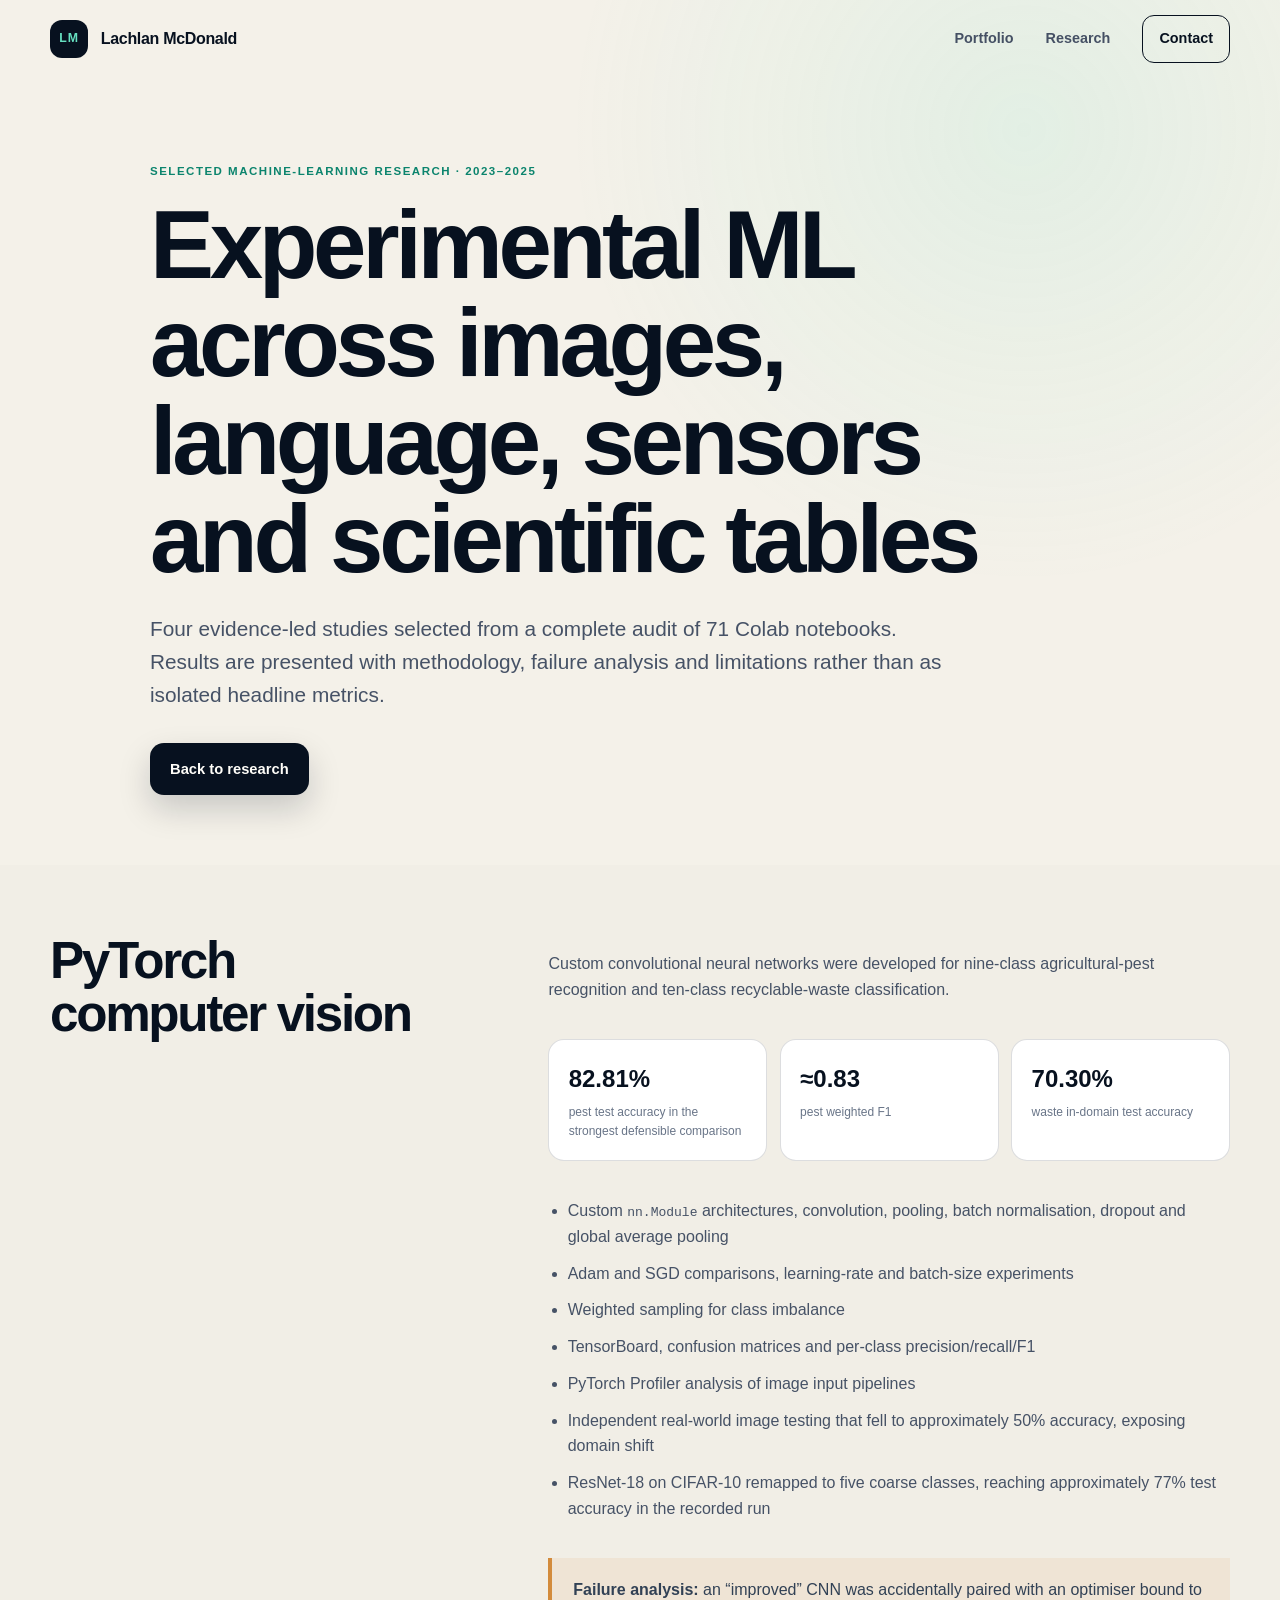
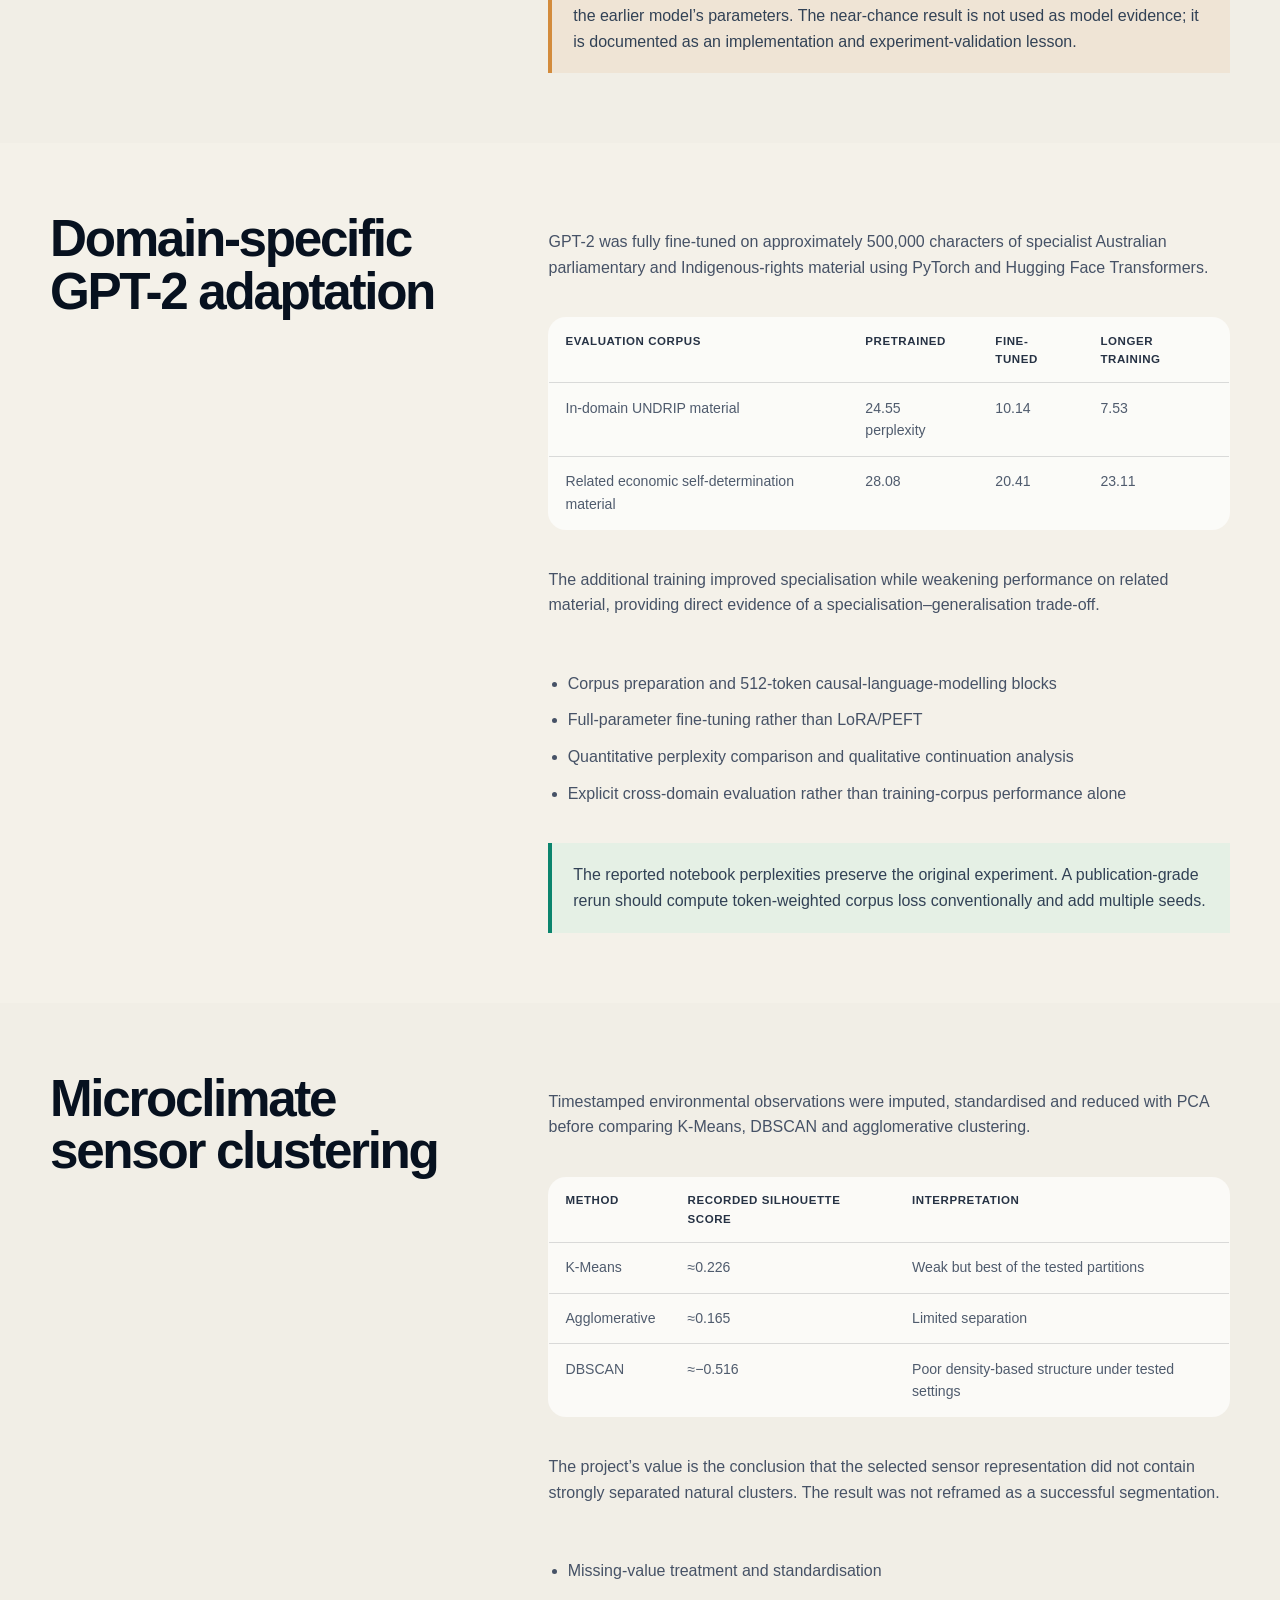
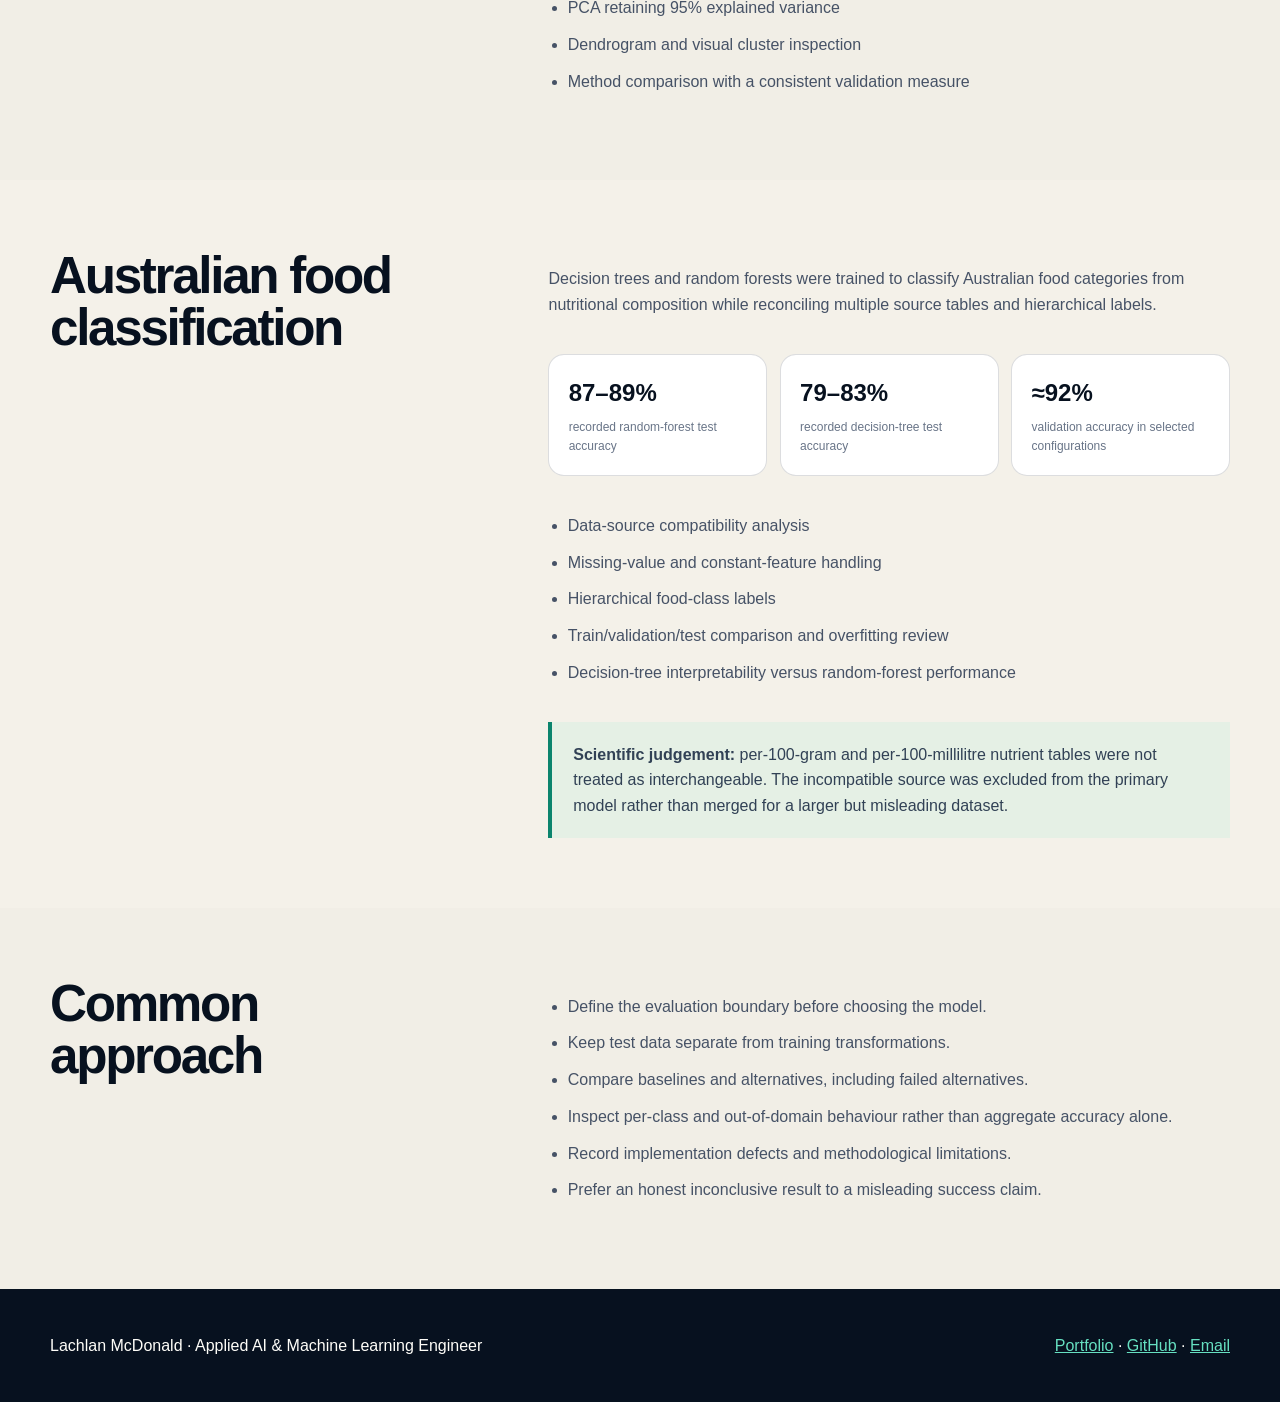
==== ml-research.html @ d78287b3 "Add machine learning research case studies" ====
<!doctype html>
<html lang="en">
<head>
  <meta charset="utf-8">
  <meta name="viewport" content="width=device-width, initial-scale=1">
  <meta name="theme-color" content="#08111f">
  <meta name="description" content="Technical summaries of PyTorch computer vision, GPT-2 fine-tuning, microclimate clustering and Australian food classification.">
  <title>Machine Learning Research Portfolio — Lachlan McDonald</title>
  <link rel="icon" href="favicon.svg" type="image/svg+xml">
  <link rel="stylesheet" href="styles-base.css">
  <link rel="stylesheet" href="styles-sections.css">
  <link rel="stylesheet" href="styles-responsive.css">
  <link rel="stylesheet" href="case-study.css">
</head>
<body>
  <a class="skip-link" href="#main">Skip to content</a>
  <header class="site-header" data-header>
    <div class="shell nav-wrap">
      <a class="brand" href="index.html" aria-label="Return to portfolio"><span class="brand-mark">LM</span><span class="brand-text">Lachlan McDonald</span></a>
      <nav class="site-nav" aria-label="Case study navigation"><a href="index.html#work">Portfolio</a><a href="index.html#research">Research</a><a class="nav-cta" href="mailto:lachlanmcdonald2000@gmail.com">Contact</a></nav>
    </div>
  </header>
  <main id="main"> 
<section class="case-hero"><div class="shell"><p class="case-kicker">Selected machine-learning research · 2023–2025</p><h1>Experimental ML across images, language, sensors and scientific tables</h1><p class="case-lede">Four evidence-led studies selected from a complete audit of 71 Colab notebooks. Results are presented with methodology, failure analysis and limitations rather than as isolated headline metrics.</p><div class="case-links"><a class="button button-primary" href="index.html#research">Back to research</a></div></div></section>
<section class="case-section" id="computer-vision"><div class="shell case-grid"><h2>PyTorch computer vision</h2><div class="case-copy"><p>Custom convolutional neural networks were developed for nine-class agricultural-pest recognition and ten-class recyclable-waste classification.</p><div class="metric-cards"><div class="metric-card"><strong>82.81%</strong><span>pest test accuracy in the strongest defensible comparison</span></div><div class="metric-card"><strong>≈0.83</strong><span>pest weighted F1</span></div><div class="metric-card"><strong>70.30%</strong><span>waste in-domain test accuracy</span></div></div><ul><li>Custom <code>nn.Module</code> architectures, convolution, pooling, batch normalisation, dropout and global average pooling</li><li>Adam and SGD comparisons, learning-rate and batch-size experiments</li><li>Weighted sampling for class imbalance</li><li>TensorBoard, confusion matrices and per-class precision/recall/F1</li><li>PyTorch Profiler analysis of image input pipelines</li><li>Independent real-world image testing that fell to approximately 50% accuracy, exposing domain shift</li><li>ResNet-18 on CIFAR-10 remapped to five coarse classes, reaching approximately 77% test accuracy in the recorded run</li></ul><div class="case-note case-warning"><strong>Failure analysis:</strong> an “improved” CNN was accidentally paired with an optimiser bound to the earlier model’s parameters. The near-chance result is not used as model evidence; it is documented as an implementation and experiment-validation lesson.</div></div></div></section>
<section class="case-section" id="gpt2"><div class="shell case-grid"><h2>Domain-specific GPT-2 adaptation</h2><div class="case-copy"><p>GPT-2 was fully fine-tuned on approximately 500,000 characters of specialist Australian parliamentary and Indigenous-rights material using PyTorch and Hugging Face Transformers.</p><table class="case-table"><thead><tr><th>Evaluation corpus</th><th>Pretrained</th><th>Fine-tuned</th><th>Longer training</th></tr></thead><tbody><tr><td>In-domain UNDRIP material</td><td>24.55 perplexity</td><td>10.14</td><td>7.53</td></tr><tr><td>Related economic self-determination material</td><td>28.08</td><td>20.41</td><td>23.11</td></tr></tbody></table><p>The additional training improved specialisation while weakening performance on related material, providing direct evidence of a specialisation–generalisation trade-off.</p><ul><li>Corpus preparation and 512-token causal-language-modelling blocks</li><li>Full-parameter fine-tuning rather than LoRA/PEFT</li><li>Quantitative perplexity comparison and qualitative continuation analysis</li><li>Explicit cross-domain evaluation rather than training-corpus performance alone</li></ul><div class="case-note">The reported notebook perplexities preserve the original experiment. A publication-grade rerun should compute token-weighted corpus loss conventionally and add multiple seeds.</div></div></div></section>
<section class="case-section" id="microclimate"><div class="shell case-grid"><h2>Microclimate sensor clustering</h2><div class="case-copy"><p>Timestamped environmental observations were imputed, standardised and reduced with PCA before comparing K-Means, DBSCAN and agglomerative clustering.</p><table class="case-table"><thead><tr><th>Method</th><th>Recorded silhouette score</th><th>Interpretation</th></tr></thead><tbody><tr><td>K-Means</td><td>≈0.226</td><td>Weak but best of the tested partitions</td></tr><tr><td>Agglomerative</td><td>≈0.165</td><td>Limited separation</td></tr><tr><td>DBSCAN</td><td>≈−0.516</td><td>Poor density-based structure under tested settings</td></tr></tbody></table><p>The project’s value is the conclusion that the selected sensor representation did not contain strongly separated natural clusters. The result was not reframed as a successful segmentation.</p><ul><li>Missing-value treatment and standardisation</li><li>PCA retaining 95% explained variance</li><li>Dendrogram and visual cluster inspection</li><li>Method comparison with a consistent validation measure</li></ul></div></div></section>
<section class="case-section" id="food-classification"><div class="shell case-grid"><h2>Australian food classification</h2><div class="case-copy"><p>Decision trees and random forests were trained to classify Australian food categories from nutritional composition while reconciling multiple source tables and hierarchical labels.</p><div class="metric-cards"><div class="metric-card"><strong>87–89%</strong><span>recorded random-forest test accuracy</span></div><div class="metric-card"><strong>79–83%</strong><span>recorded decision-tree test accuracy</span></div><div class="metric-card"><strong>≈92%</strong><span>validation accuracy in selected configurations</span></div></div><ul><li>Data-source compatibility analysis</li><li>Missing-value and constant-feature handling</li><li>Hierarchical food-class labels</li><li>Train/validation/test comparison and overfitting review</li><li>Decision-tree interpretability versus random-forest performance</li></ul><div class="case-note"><strong>Scientific judgement:</strong> per-100-gram and per-100-millilitre nutrient tables were not treated as interchangeable. The incompatible source was excluded from the primary model rather than merged for a larger but misleading dataset.</div></div></div></section>
<section class="case-section"><div class="shell case-grid"><h2>Common approach</h2><div class="case-copy"><ul><li>Define the evaluation boundary before choosing the model.</li><li>Keep test data separate from training transformations.</li><li>Compare baselines and alternatives, including failed alternatives.</li><li>Inspect per-class and out-of-domain behaviour rather than aggregate accuracy alone.</li><li>Record implementation defects and methodological limitations.</li><li>Prefer an honest inconclusive result to a misleading success claim.</li></ul></div></div></section></main>
  <footer class="case-footer"><div class="shell"><span>Lachlan McDonald · Applied AI & Machine Learning Engineer</span><span><a href="index.html">Portfolio</a> · <a href="https://github.com/Lukeyone">GitHub</a> · <a href="mailto:lachlanmcdonald2000@gmail.com">Email</a></span></div></footer>
</body>
</html>
---- styles-base.css ----
:root {
  --ink: #07111f;
  --ink-2: #0c1a2c;
  --paper: #f4f1e9;
  --paper-2: #eae5da;
  --white: #fffef9;
  --muted: #647083;
  --line: rgba(7,17,31,.14);
  --cyan: #66e0c1;
  --cyan-dark: #0b846d;
  --blue: #6b8cff;
  --violet: #9c72ff;
  --orange: #ffad69;
  --shell: 1180px;
  --radius: 28px;
  --shadow: 0 28px 80px rgba(4,13,25,.14);
}

* { box-sizing: border-box; }
html { scroll-behavior: smooth; }
body { margin: 0; background: var(--paper); color: var(--ink); font-family: Inter, ui-sans-serif, -apple-system, BlinkMacSystemFont, "Segoe UI", sans-serif; line-height: 1.6; -webkit-font-smoothing: antialiased; }
body.nav-open { overflow: hidden; }
a { color: inherit; }
img, svg { display: block; max-width: 100%; }
button, input { font: inherit; }
::selection { background: var(--cyan); color: var(--ink); }

.skip-link { position: fixed; left: 1rem; top: -5rem; z-index: 1000; padding: .8rem 1rem; background: var(--white); border-radius: 10px; font-weight: 800; }
.skip-link:focus { top: 1rem; }
.shell { width: min(var(--shell), calc(100% - 48px)); margin-inline: auto; }

.site-header { position: fixed; inset: 0 0 auto; z-index: 100; transition: background .25s ease, border-color .25s ease, transform .25s ease; border-bottom: 1px solid transparent; }
.site-header.scrolled { background: rgba(244,241,233,.86); backdrop-filter: blur(18px); border-color: var(--line); }
.nav-wrap { min-height: 78px; display: flex; align-items: center; justify-content: space-between; gap: 2rem; }
.brand { display: inline-flex; align-items: center; gap: .8rem; text-decoration: none; font-weight: 800; letter-spacing: -.02em; }
.brand-mark { display: grid; place-items: center; width: 38px; height: 38px; border-radius: 12px; background: var(--ink); color: var(--cyan); font-size: .77rem; letter-spacing: .08em; }
.site-nav { display: flex; align-items: center; gap: 2rem; }
.site-nav a { text-decoration: none; font-size: .9rem; font-weight: 700; }
.site-nav a:not(.nav-cta) { color: #455064; }
.site-nav a:hover { color: var(--ink); }
.nav-cta { padding: .72rem 1rem; border: 1px solid var(--ink); border-radius: 12px; }
.nav-toggle { display: none; width: 44px; height: 44px; border: 0; background: transparent; position: relative; }
.nav-toggle span { position: absolute; left: 10px; width: 24px; height: 2px; background: var(--ink); transition: .25s ease; }
.nav-toggle span:first-child { top: 17px; }
.nav-toggle span:last-child { top: 25px; }

.hero { position: relative; overflow: hidden; padding: 154px 0 82px; background: var(--paper); }
.hero-grid { display: grid; grid-template-columns: 1.15fr .85fr; gap: clamp(48px, 8vw, 108px); align-items: center; }
.hero-glow { position: absolute; border-radius: 50%; filter: blur(2px); pointer-events: none; opacity: .45; }
.hero-glow-one { width: 520px; height: 520px; background: radial-gradient(circle, rgba(102,224,193,.42), transparent 68%); top: -180px; right: 8%; }
.hero-glow-two { width: 460px; height: 460px; background: radial-gradient(circle, rgba(107,140,255,.28), transparent 70%); left: -160px; bottom: -250px; }
.availability { width: fit-content; display: flex; align-items: center; gap: .6rem; padding: .55rem .78rem; border: 1px solid var(--line); border-radius: 999px; color: #566174; background: rgba(255,255,255,.48); font-size: .78rem; font-weight: 700; }
.availability span { width: 8px; height: 8px; border-radius: 50%; background: #21ba79; box-shadow: 0 0 0 5px rgba(33,186,121,.12); }
.eyebrow { margin: 0 0 1rem; color: var(--cyan-dark); font-size: .76rem; font-weight: 900; letter-spacing: .16em; text-transform: uppercase; }
.hero .eyebrow { margin-top: 2.2rem; }
h1, h2, h3 { margin: 0; line-height: 1.02; letter-spacing: -.045em; }
h1 { max-width: 760px; font-size: clamp(3.45rem, 7.2vw, 6.6rem); }
h2 { font-size: clamp(2.45rem, 4.6vw, 4.4rem); }
h3 { font-size: clamp(1.65rem, 2.4vw, 2.5rem); }
.hero-lede { max-width: 680px; margin: 1.8rem 0 0; color: #4c596c; font-size: clamp(1.05rem, 1.8vw, 1.28rem); }
.hero-actions { display: flex; flex-wrap: wrap; gap: .8rem; margin-top: 2rem; }
.button { display: inline-flex; align-items: center; justify-content: center; gap: .65rem; min-height: 52px; padding: 0 1.25rem; border-radius: 14px; text-decoration: none; font-size: .92rem; font-weight: 850; transition: transform .2s ease, box-shadow .2s ease, background .2s ease; }
.button:hover { transform: translateY(-2px); }
.button-primary { background: var(--ink); color: var(--white); box-shadow: 0 14px 32px rgba(7,17,31,.18); }
.button-primary span { color: var(--cyan); }
.button-secondary { border: 1px solid var(--line); background: rgba(255,255,255,.52); }
.hero-links { display: flex; gap: .75rem; margin-top: 1.5rem; color: #5e6979; font-size: .88rem; }
.hero-links a { text-underline-offset: 4px; }

.hero-panel { position: relative; padding: 1.35rem; border-radius: 32px; background: var(--ink); color: var(--white); box-shadow: var(--shadow); transform: rotate(1.2deg); }
.hero-panel::before { content: ""; position: absolute; inset: 7px; border: 1px solid rgba(255,255,255,.09); border-radius: 26px; pointer-events: none; }
.panel-topline { position: relative; display: flex; justify-content: space-between; gap: 1rem; align-items: center; padding: .3rem .3rem 1rem; color: #9ba8bc; font-size: .72rem; letter-spacing: .08em; text-transform: uppercase; }
.signal { display: inline-flex; align-items: center; gap: .4rem; }
.signal i { width: 7px; height: 7px; border-radius: 50%; background: var(--cyan); box-shadow: 0 0 0 4px rgba(102,224,193,.12); }
.outcome { position: relative; padding: 1.15rem; border: 1px solid rgba(255,255,255,.1); border-radius: 18px; background: rgba(255,255,255,.045); }
.outcome p { margin: 0 0 .35rem; color: #9ba8bc; font-size: .77rem; }
.outcome strong { font-size: 1.55rem; letter-spacing: -.04em; }
.outcome-featured { display: flex; justify-content: space-between; align-items: end; padding: 1.45rem; background: linear-gradient(135deg, rgba(102,224,193,.18), rgba(107,140,255,.09)); }
.outcome-featured strong { font-size: clamp(2.3rem, 4vw, 3.7rem); }
.outcome-change { padding: .35rem .55rem; border-radius: 9px; background: var(--cyan); color: var(--ink); font-size: .8rem; font-weight: 900; }
.outcome-grid { display: grid; grid-template-columns: 1fr 1fr; gap: .75rem; margin-top: .75rem; }
.panel-note { margin: .9rem .3rem .15rem; color: #7f8da2; font-size: .7rem; line-height: 1.45; }

.proof-strip { padding: 1.3rem 0 2.2rem; }
.proof-grid { display: grid; grid-template-columns: repeat(3, 1fr); border-top: 1px solid var(--line); border-bottom: 1px solid var(--line); }
.proof-grid > div { padding: 1.6rem 2rem; border-right: 1px solid var(--line); }
.proof-grid > div:first-child { padding-left: 0; }
.proof-grid > div:last-child { border-right: 0; }
.proof-grid span { display: block; margin-bottom: .7rem; color: var(--cyan-dark); font-size: .68rem; font-weight: 900; }
.proof-grid strong { font-size: 1rem; }
.proof-grid p { margin: .35rem 0 0; color: var(--muted); font-size: .84rem; }

.section { padding: 112px 0; }
.work-section { background: var(--white); border-radius: 42px 42px 0 0; }
.section-heading { display: grid; grid-template-columns: 1.25fr .75fr; gap: 4rem; align-items: end; margin-bottom: 3.6rem; }
.section-heading > p { max-width: 520px; justify-self: end; margin: 0 0 .35rem; color: var(--muted); font-size: 1rem; }
---- styles-sections.css ----
.private-section { background: var(--ink); color: var(--white); }
.private-grid { display: grid; grid-template-columns: .85fr 1.15fr; gap: clamp(3rem, 8vw, 7rem); align-items: center; }
.private-grid h2 { max-width: 560px; }
.private-grid > div > p:last-child { color: #9daabd; max-width: 530px; }
.private-card { position: relative; padding: clamp(1.7rem, 4vw, 3rem); border: 1px solid rgba(255,255,255,.12); border-radius: 26px; background: linear-gradient(145deg, rgba(255,255,255,.08), rgba(255,255,255,.025)); overflow: hidden; }
.private-card::after { content: "PRIVATE"; position: absolute; right: -18px; top: 42px; transform: rotate(90deg); color: rgba(255,255,255,.05); font-size: 3.6rem; font-weight: 950; letter-spacing: .12em; }
.lock-icon { display: grid; place-items: end center; width: 48px; height: 48px; margin-bottom: 1.5rem; border-radius: 14px; background: rgba(102,224,193,.12); }
.lock-icon::before { content: ""; position: absolute; width: 17px; height: 14px; margin-bottom: 22px; border: 3px solid var(--cyan); border-bottom: 0; border-radius: 12px 12px 0 0; }
.lock-icon span { width: 24px; height: 20px; margin-bottom: 9px; border-radius: 5px; background: var(--cyan); }
.private-label { color: var(--cyan); font-size: .69rem; font-weight: 900; letter-spacing: .1em; text-transform: uppercase; }
.private-card h3 { max-width: 540px; }
.private-card > p:not(.private-label) { max-width: 650px; color: #a6b2c4; }
.private-footer { display: flex; flex-wrap: wrap; gap: .5rem; margin: 1.7rem 0; }
.private-footer span { padding: .4rem .65rem; border: 1px solid rgba(255,255,255,.12); border-radius: 999px; color: #b9c4d4; font-size: .67rem; font-weight: 800; }
.private-card small { color: #74849b; }

.commercial-catalogue { margin-top: clamp(4rem, 8vw, 7rem); padding-top: clamp(3rem, 6vw, 5rem); border-top: 1px solid rgba(255,255,255,.1); }
.commercial-heading { display: grid; grid-template-columns: .85fr 1.15fr; gap: clamp(2rem, 7vw, 6rem); align-items: end; margin-bottom: 2.2rem; }
.commercial-heading h3 { max-width: 560px; font-size: clamp(2rem, 3.7vw, 3.6rem); }
.commercial-heading > p { max-width: 650px; margin: 0; color: #94a3b7; }
.commercial-grid { display: grid; grid-template-columns: repeat(2, minmax(0, 1fr)); gap: 1rem; }
.commercial-card { display: flex; flex-direction: column; min-height: 100%; padding: clamp(1.35rem, 2.6vw, 2rem); border: 1px solid rgba(255,255,255,.1); border-radius: 22px; background: rgba(255,255,255,.035); transition: transform .2s ease, border-color .2s ease, background .2s ease; }
.commercial-card:hover { transform: translateY(-3px); border-color: rgba(102,224,193,.28); background: rgba(255,255,255,.055); }
.commercial-card-top { display: flex; align-items: center; justify-content: space-between; gap: 1rem; margin-bottom: 1.1rem; }
.commercial-card-top span { color: var(--cyan); font-size: .68rem; font-weight: 900; letter-spacing: .1em; text-transform: uppercase; }
.commercial-card-top small { color: #6f8097; font-size: .64rem; }
.commercial-card h4 { margin: 0; font-size: clamp(1.22rem, 2vw, 1.7rem); line-height: 1.15; letter-spacing: -.025em; }
.commercial-card > p { margin: 1rem 0; color: #a4b0c1; font-size: .9rem; }
.commercial-card ul { display: grid; gap: .5rem; margin: .2rem 0 0; padding: 0; list-style: none; }
.commercial-card li { position: relative; padding-left: 1.2rem; color: #8898ad; font-size: .77rem; }
.commercial-card li::before { content: "→"; position: absolute; left: 0; color: var(--cyan); }
.commercial-card .private-footer { margin-top: auto; margin-bottom: 0; padding-top: 1.4rem; }

.experience-section { background: var(--paper); }
.timeline { border-top: 1px solid var(--line); }
.timeline-item { display: grid; grid-template-columns: .3fr .7fr; gap: 3rem; padding: 2.5rem 0; border-bottom: 1px solid var(--line); }
.timeline-date { color: #697487; font-size: .78rem; font-weight: 800; }
.timeline-title { display: flex; justify-content: space-between; gap: 1.5rem; align-items: baseline; }
.timeline-title h3 { font-size: clamp(1.45rem, 2vw, 2rem); }
.timeline-title span { color: var(--cyan-dark); font-size: .82rem; font-weight: 900; }
.timeline-main > p { max-width: 730px; color: #536074; }

.about-section { background: var(--white); }
.about-grid { display: grid; grid-template-columns: .42fr .58fr; gap: clamp(3rem, 8vw, 8rem); align-items: start; }
.portrait-wrap { position: relative; overflow: hidden; aspect-ratio: 1; max-width: 380px; border-radius: 28px; background: #d9e0ea; box-shadow: var(--shadow); }
.portrait-wrap::after { content: ""; position: absolute; inset: 0; background: linear-gradient(to top, rgba(7,17,31,.2), transparent 45%); }
.portrait-wrap img { width: 100%; height: 100%; object-fit: cover; }
.profile-caption { display: flex; justify-content: space-between; max-width: 380px; margin-top: 1rem; font-size: .75rem; }
.profile-caption span { color: var(--muted); }
.about-lede { max-width: 690px; font-size: 1.25rem; color: #39475b; }
.about-copy > p:not(.eyebrow):not(.about-lede) { color: #5e6a7c; }
.principles { display: grid; grid-template-columns: 1fr 1fr; gap: 1px; margin-top: 2.5rem; background: var(--line); border: 1px solid var(--line); border-radius: 22px; overflow: hidden; }
.principles > div { padding: 1.3rem; background: var(--white); }
.principles span { color: var(--cyan-dark); font-size: .65rem; font-weight: 900; }
.principles strong { display: block; margin-top: .45rem; }
.principles p { margin: .35rem 0 0; color: var(--muted); font-size: .78rem; }

.capabilities-section { background: var(--paper-2); }
.capabilities-grid { display: grid; grid-template-columns: .4fr .6fr; gap: clamp(3rem, 8vw, 8rem); }
.capability-list { border-top: 1px solid var(--line); }
.capability-list > div { display: grid; grid-template-columns: .28fr .72fr; gap: 2rem; padding: 1.55rem 0; border-bottom: 1px solid var(--line); }
.capability-list span { font-weight: 900; }
.capability-list p { margin: 0; color: #596678; }

.education-section { background: var(--white); }
.education-grid { display: grid; grid-template-columns: 1.2fr .9fr .9fr; gap: 2.5rem; align-items: start; }
.degree { padding-top: .6rem; }
.degree span { display: block; color: var(--cyan-dark); font-size: .7rem; font-weight: 900; text-transform: uppercase; letter-spacing: .08em; }
.degree strong { display: block; margin-top: .5rem; font-size: 1.1rem; }
.degree p { color: var(--muted); font-size: .82rem; }

.contact-section { padding: 72px 0; background: var(--white); }
.contact-card { display: grid; grid-template-columns: 1.2fr .8fr; gap: 4rem; padding: clamp(2rem, 5vw, 4.5rem); border-radius: 32px; background: linear-gradient(135deg, #08111f, #102744); color: var(--white); box-shadow: var(--shadow); }
.contact-card .eyebrow { color: var(--cyan); }
.contact-side { display: flex; flex-direction: column; justify-content: flex-end; align-items: flex-start; }
.contact-side p { color: #a8b5c7; }
.button-light { margin-top: 1rem; background: var(--cyan); color: var(--ink); }

.site-footer { padding: 42px 0; background: var(--ink); color: var(--white); border-top: 1px solid rgba(255,255,255,.08); }
.footer-grid { display: grid; grid-template-columns: 1fr auto auto; gap: 3rem; align-items: center; }
.footer-grid p { margin: .3rem 0 0; color: #7e8da2; font-size: .75rem; }
.footer-links { display: flex; gap: 1.4rem; }
.footer-links a { color: #aeb9c8; font-size: .8rem; font-weight: 800; text-underline-offset: 4px; }
.copyright { white-space: nowrap; }

.reveal { opacity: 1; transform: none; }
.js .reveal { opacity: 0; transform: translateY(20px); transition: opacity .7s ease, transform .7s ease; }
.js .reveal.visible { opacity: 1; transform: none; }

@media (max-width: 900px) {
  .commercial-heading { grid-template-columns: 1fr; gap: 1rem; }
}

@media (max-width: 720px) {
  .commercial-grid { grid-template-columns: 1fr; }
}
---- styles-responsive.css ----
@media (max-width: 980px) {
  .hero-grid, .project-large, .project-wide, .private-grid, .about-grid, .capabilities-grid, .contact-card { grid-template-columns: 1fr; }
  .hero { padding-top: 130px; }
  .hero-copy { max-width: 760px; }
  .hero-panel { max-width: 680px; transform: none; }
  .project-large .project-visual { min-height: 520px; }
  .project-wide .project-visual { min-height: 450px; }
  .project-wide .project-content { order: -1; }
  .section-heading { grid-template-columns: 1fr; gap: 1rem; }
  .section-heading > p { justify-self: start; }
  .timeline-item { grid-template-columns: .25fr .75fr; }
  .capabilities-heading h2 { max-width: 680px; }
  .education-grid { grid-template-columns: 1fr 1fr; }
  .education-grid > div:first-child { grid-column: 1 / -1; }
  .contact-side { max-width: 600px; min-width: 0; }
  .contact-side .button { width: fit-content; max-width: 100%; }
}

@media (max-width: 760px) {
  .shell { width: min(100% - 32px, var(--shell)); }
  .site-header { background: rgba(244,241,233,.9); backdrop-filter: blur(16px); border-color: var(--line); }
  .brand-text { display: none; }
  .nav-toggle { display: block; z-index: 3; }
  .nav-toggle[aria-expanded="true"] span:first-child { top: 21px; transform: rotate(45deg); }
  .nav-toggle[aria-expanded="true"] span:last-child { top: 21px; transform: rotate(-45deg); }
  .site-nav { position: fixed; inset: 0; display: flex; flex-direction: column; align-items: stretch; justify-content: center; gap: 0; padding: 6rem 1.5rem 2rem; background: var(--paper); transform: translateY(-105%); transition: transform .35s ease; overflow-y: auto; }
  .site-nav.open { transform: translateY(0); }
  .site-nav a:not(.nav-cta) { display: block; padding: 1rem 0; border-bottom: 1px solid var(--line); font-size: 1.35rem; }
  .site-nav .nav-cta { display: flex; width: 100%; min-height: 54px; margin-top: 1.25rem; padding: 0 1rem; align-items: center; justify-content: center; border: 0; border-radius: 14px; background: var(--ink); color: var(--white); text-align: center; box-shadow: 0 12px 28px rgba(7,17,31,.16); }
  .site-nav .nav-cta:hover { color: var(--white); background: var(--ink-2); }
  h1 { font-size: clamp(3rem, 15vw, 5rem); }
  .hero-grid { gap: 3rem; }
  .hero-panel { padding: 1rem; }
  .availability { max-width: 100%; align-items: flex-start; white-space: normal; line-height: 1.45; }
  .availability span { flex: 0 0 auto; margin-top: .25rem; }
  .outcome-grid { grid-template-columns: 1fr; }
  .proof-grid { grid-template-columns: 1fr; }
  .proof-grid > div, .proof-grid > div:first-child { padding: 1.3rem 0; border-right: 0; border-bottom: 1px solid var(--line); }
  .proof-grid > div:last-child { border-bottom: 0; }
  .section { padding: 82px 0; }
  .work-section { border-radius: 26px 26px 0 0; }
  .project-grid { grid-template-columns: 1fr; }
  .project-card .project-visual, .project-large .project-visual { min-height: 340px; }
  .credit-layout { grid-template-columns: 48px 1fr; }
  .metric-row { grid-template-columns: 1fr; }
  .metric-row > div:nth-child(n+2) { display: none; }
  .project-wide .project-visual { min-height: 380px; }
  .code-block { width: 112px; padding: .8rem; }
  .block-a { left: 7%; }
  .block-b { right: 7%; }
  .block-c { left: 13%; }
  .block-d { right: 10%; }
  .timeline-item { grid-template-columns: 1fr; gap: .8rem; }
  .timeline-title { display: block; }
  .timeline-title span { display: block; margin-top: .5rem; }
  .principles { grid-template-columns: 1fr; }
  .capability-list > div { grid-template-columns: 1fr; gap: .5rem; }
  .education-grid { grid-template-columns: 1fr; }
  .education-grid > div:first-child { grid-column: auto; }
  .contact-section { padding: 48px 0; }
  .contact-card { gap: 1.5rem; padding: 1.6rem; border-radius: 24px; }
  .contact-card h2 { font-size: clamp(2rem, 10vw, 3rem); }
  .contact-side { width: 100%; max-width: none; }
  .contact-side p { margin-top: 0; }
  .contact-side .button { width: 100%; max-width: none; min-height: 54px; padding-inline: 1rem; text-align: center; }
  .footer-grid { grid-template-columns: 1fr; gap: 1.5rem; }
}

@media (max-width: 420px) {
  .shell { width: min(100% - 24px, var(--shell)); }
  .nav-wrap { min-height: 68px; }
  .site-nav { padding-inline: 1rem; }
  .hero { padding-top: 112px; }
  .hero-actions { display: grid; grid-template-columns: 1fr; }
  .hero-actions .button { width: 100%; }
  .contact-card { padding: 1.25rem; }
  .commercial-card { padding: 1.2rem; }
  .commercial-card-top { align-items: flex-start; }
}

@media (prefers-reduced-motion: reduce) {
  html { scroll-behavior: auto; }
  *, *::before, *::after { animation-duration: .01ms !important; animation-iteration-count: 1 !important; transition-duration: .01ms !important; }
  .js .reveal { opacity: 1; transform: none; }
}
---- case-study.css ----
.case-hero { padding: 150px 0 70px; background: radial-gradient(circle at 80% 15%, rgba(102,224,193,.12), transparent 36%), var(--paper); }
.case-hero .shell { max-width: 980px; }
.case-kicker { color: var(--cyan-dark); font-size: .72rem; font-weight: 900; letter-spacing: .13em; text-transform: uppercase; }
.case-hero h1 { max-width: 900px; margin-top: 1rem; font-size: clamp(3rem, 8vw, 6rem); }
.case-lede { max-width: 820px; margin-top: 1.5rem; color: #465266; font-size: clamp(1.05rem, 2vw, 1.3rem); }
.case-links { display: flex; flex-wrap: wrap; gap: .8rem; margin-top: 2rem; }
.case-section { padding: 70px 0; }
.case-section:nth-of-type(even) { background: #f1eee6; }
.case-grid { display: grid; grid-template-columns: .75fr 1.25fr; gap: clamp(2rem, 7vw, 6rem); align-items: start; }
.case-grid h2 { position: sticky; top: 110px; font-size: clamp(2rem, 4vw, 3.5rem); }
.case-copy { display: grid; gap: 1.3rem; }
.case-copy > p, .case-copy li { color: #465266; }
.case-copy ul { display: grid; gap: .7rem; padding-left: 1.2rem; }
.case-card { padding: 1.35rem; border: 1px solid var(--line); border-radius: 18px; background: rgba(255,255,255,.65); }
.case-card h3 { font-size: 1.05rem; }
.case-card p { margin-top: .55rem; color: #566173; font-size: .9rem; }
.case-table { width: 100%; border-collapse: collapse; overflow: hidden; border: 1px solid var(--line); border-radius: 18px; background: rgba(255,255,255,.7); }
.case-table th, .case-table td { padding: .85rem 1rem; border-bottom: 1px solid var(--line); text-align: left; vertical-align: top; }
.case-table th { color: #263244; font-size: .72rem; letter-spacing: .05em; text-transform: uppercase; }
.case-table td { color: #4f5b6d; font-size: .88rem; }
.case-note { padding: 1.2rem 1.3rem; border-left: 4px solid var(--cyan-dark); background: rgba(102,224,193,.1); color: #314155; }
.case-warning { border-left-color: #d38b3c; background: rgba(211,139,60,.1); }
.metric-cards { display: grid; grid-template-columns: repeat(3, 1fr); gap: .8rem; }
.metric-card { padding: 1.2rem; border: 1px solid var(--line); border-radius: 16px; background: #fff; }
.metric-card strong, .metric-card span { display: block; }
.metric-card strong { font-size: 1.5rem; }
.metric-card span { margin-top: .3rem; color: #697588; font-size: .75rem; }
.case-footer { padding: 44px 0; background: var(--ink); color: var(--white); }
.case-footer .shell { display: flex; flex-wrap: wrap; justify-content: space-between; gap: 1rem; align-items: center; }
.case-footer a { color: var(--cyan); }
@media (max-width: 760px) {
  .case-hero { padding-top: 115px; }
  .case-grid { grid-template-columns: 1fr; }
  .case-grid h2 { position: static; }
  .metric-cards { grid-template-columns: 1fr; }
  .case-table { display: block; overflow-x: auto; }
}
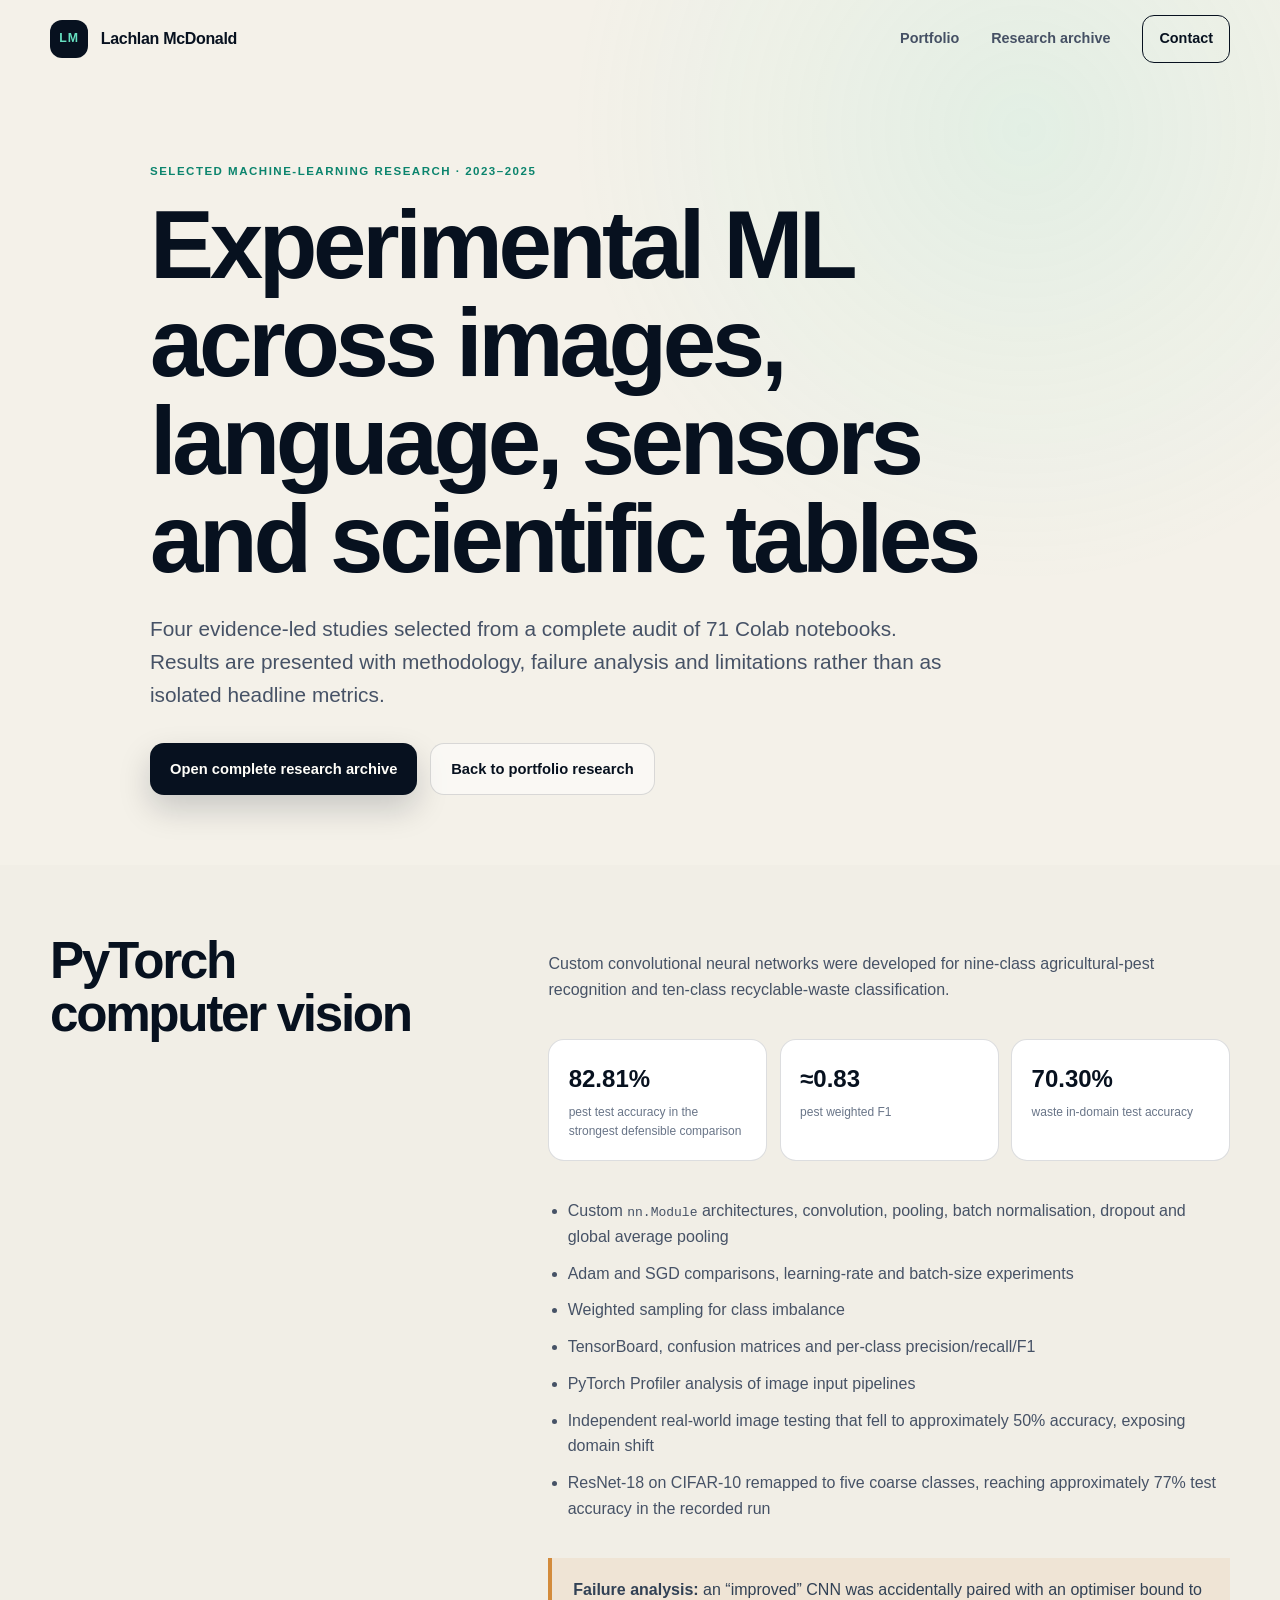
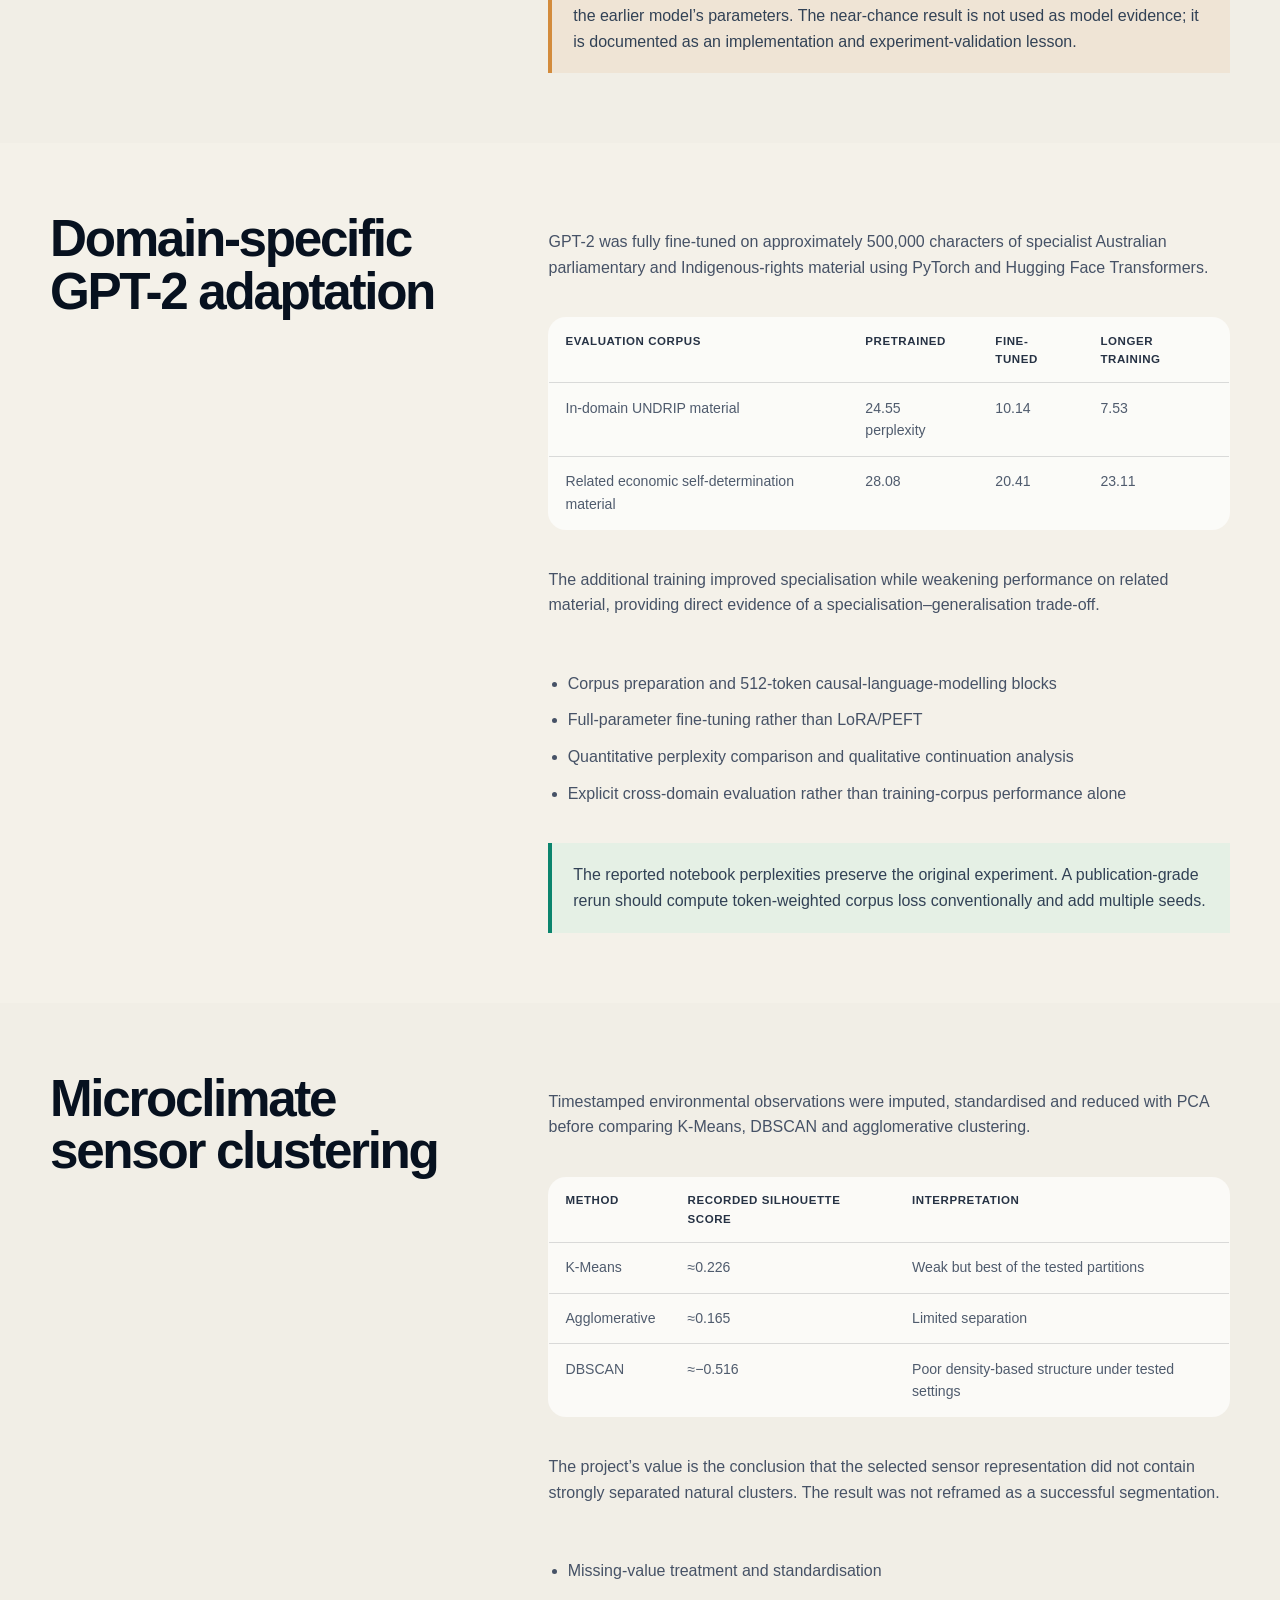
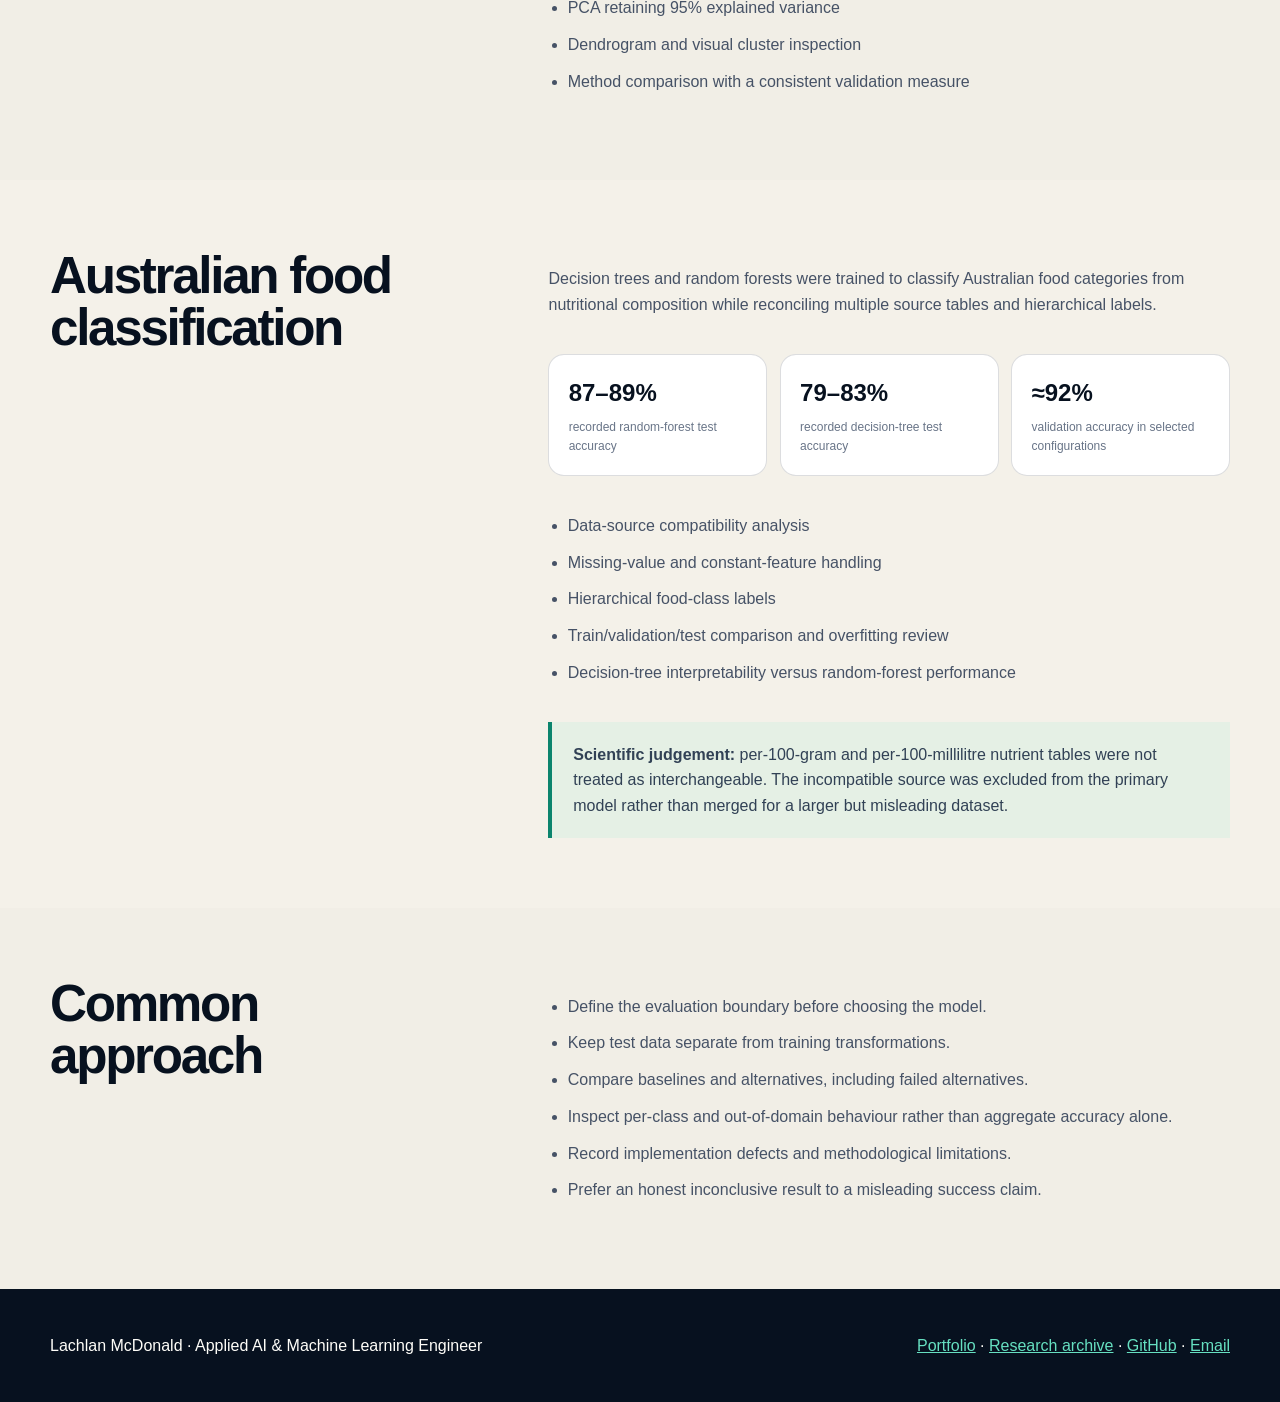
==== commit e49de1ae: "Link the existing ML case study to the complete research archive" ====
--- a/ml-research.html
+++ b/ml-research.html
@@ -17,16 +17,16 @@
   <header class="site-header" data-header>
     <div class="shell nav-wrap">
       <a class="brand" href="index.html" aria-label="Return to portfolio"><span class="brand-mark">LM</span><span class="brand-text">Lachlan McDonald</span></a>
-      <nav class="site-nav" aria-label="Case study navigation"><a href="index.html#work">Portfolio</a><a href="index.html#research">Research</a><a class="nav-cta" href="mailto:lachlanmcdonald2000@gmail.com">Contact</a></nav>
+      <nav class="site-nav" aria-label="Case study navigation"><a href="index.html#work">Portfolio</a><a href="research.html">Research archive</a><a class="nav-cta" href="mailto:lachlanmcdonald2000@gmail.com">Contact</a></nav>
     </div>
   </header>
   <main id="main"> 
-<section class="case-hero"><div class="shell"><p class="case-kicker">Selected machine-learning research · 2023–2025</p><h1>Experimental ML across images, language, sensors and scientific tables</h1><p class="case-lede">Four evidence-led studies selected from a complete audit of 71 Colab notebooks. Results are presented with methodology, failure analysis and limitations rather than as isolated headline metrics.</p><div class="case-links"><a class="button button-primary" href="index.html#research">Back to research</a></div></div></section>
+<section class="case-hero"><div class="shell"><p class="case-kicker">Selected machine-learning research · 2023–2025</p><h1>Experimental ML across images, language, sensors and scientific tables</h1><p class="case-lede">Four evidence-led studies selected from a complete audit of 71 Colab notebooks. Results are presented with methodology, failure analysis and limitations rather than as isolated headline metrics.</p><div class="case-links"><a class="button button-primary" href="research.html">Open complete research archive</a><a class="button button-secondary" href="index.html#research">Back to portfolio research</a></div></div></section>
 <section class="case-section" id="computer-vision"><div class="shell case-grid"><h2>PyTorch computer vision</h2><div class="case-copy"><p>Custom convolutional neural networks were developed for nine-class agricultural-pest recognition and ten-class recyclable-waste classification.</p><div class="metric-cards"><div class="metric-card"><strong>82.81%</strong><span>pest test accuracy in the strongest defensible comparison</span></div><div class="metric-card"><strong>≈0.83</strong><span>pest weighted F1</span></div><div class="metric-card"><strong>70.30%</strong><span>waste in-domain test accuracy</span></div></div><ul><li>Custom <code>nn.Module</code> architectures, convolution, pooling, batch normalisation, dropout and global average pooling</li><li>Adam and SGD comparisons, learning-rate and batch-size experiments</li><li>Weighted sampling for class imbalance</li><li>TensorBoard, confusion matrices and per-class precision/recall/F1</li><li>PyTorch Profiler analysis of image input pipelines</li><li>Independent real-world image testing that fell to approximately 50% accuracy, exposing domain shift</li><li>ResNet-18 on CIFAR-10 remapped to five coarse classes, reaching approximately 77% test accuracy in the recorded run</li></ul><div class="case-note case-warning"><strong>Failure analysis:</strong> an “improved” CNN was accidentally paired with an optimiser bound to the earlier model’s parameters. The near-chance result is not used as model evidence; it is documented as an implementation and experiment-validation lesson.</div></div></div></section>
 <section class="case-section" id="gpt2"><div class="shell case-grid"><h2>Domain-specific GPT-2 adaptation</h2><div class="case-copy"><p>GPT-2 was fully fine-tuned on approximately 500,000 characters of specialist Australian parliamentary and Indigenous-rights material using PyTorch and Hugging Face Transformers.</p><table class="case-table"><thead><tr><th>Evaluation corpus</th><th>Pretrained</th><th>Fine-tuned</th><th>Longer training</th></tr></thead><tbody><tr><td>In-domain UNDRIP material</td><td>24.55 perplexity</td><td>10.14</td><td>7.53</td></tr><tr><td>Related economic self-determination material</td><td>28.08</td><td>20.41</td><td>23.11</td></tr></tbody></table><p>The additional training improved specialisation while weakening performance on related material, providing direct evidence of a specialisation–generalisation trade-off.</p><ul><li>Corpus preparation and 512-token causal-language-modelling blocks</li><li>Full-parameter fine-tuning rather than LoRA/PEFT</li><li>Quantitative perplexity comparison and qualitative continuation analysis</li><li>Explicit cross-domain evaluation rather than training-corpus performance alone</li></ul><div class="case-note">The reported notebook perplexities preserve the original experiment. A publication-grade rerun should compute token-weighted corpus loss conventionally and add multiple seeds.</div></div></div></section>
 <section class="case-section" id="microclimate"><div class="shell case-grid"><h2>Microclimate sensor clustering</h2><div class="case-copy"><p>Timestamped environmental observations were imputed, standardised and reduced with PCA before comparing K-Means, DBSCAN and agglomerative clustering.</p><table class="case-table"><thead><tr><th>Method</th><th>Recorded silhouette score</th><th>Interpretation</th></tr></thead><tbody><tr><td>K-Means</td><td>≈0.226</td><td>Weak but best of the tested partitions</td></tr><tr><td>Agglomerative</td><td>≈0.165</td><td>Limited separation</td></tr><tr><td>DBSCAN</td><td>≈−0.516</td><td>Poor density-based structure under tested settings</td></tr></tbody></table><p>The project’s value is the conclusion that the selected sensor representation did not contain strongly separated natural clusters. The result was not reframed as a successful segmentation.</p><ul><li>Missing-value treatment and standardisation</li><li>PCA retaining 95% explained variance</li><li>Dendrogram and visual cluster inspection</li><li>Method comparison with a consistent validation measure</li></ul></div></div></section>
 <section class="case-section" id="food-classification"><div class="shell case-grid"><h2>Australian food classification</h2><div class="case-copy"><p>Decision trees and random forests were trained to classify Australian food categories from nutritional composition while reconciling multiple source tables and hierarchical labels.</p><div class="metric-cards"><div class="metric-card"><strong>87–89%</strong><span>recorded random-forest test accuracy</span></div><div class="metric-card"><strong>79–83%</strong><span>recorded decision-tree test accuracy</span></div><div class="metric-card"><strong>≈92%</strong><span>validation accuracy in selected configurations</span></div></div><ul><li>Data-source compatibility analysis</li><li>Missing-value and constant-feature handling</li><li>Hierarchical food-class labels</li><li>Train/validation/test comparison and overfitting review</li><li>Decision-tree interpretability versus random-forest performance</li></ul><div class="case-note"><strong>Scientific judgement:</strong> per-100-gram and per-100-millilitre nutrient tables were not treated as interchangeable. The incompatible source was excluded from the primary model rather than merged for a larger but misleading dataset.</div></div></div></section>
 <section class="case-section"><div class="shell case-grid"><h2>Common approach</h2><div class="case-copy"><ul><li>Define the evaluation boundary before choosing the model.</li><li>Keep test data separate from training transformations.</li><li>Compare baselines and alternatives, including failed alternatives.</li><li>Inspect per-class and out-of-domain behaviour rather than aggregate accuracy alone.</li><li>Record implementation defects and methodological limitations.</li><li>Prefer an honest inconclusive result to a misleading success claim.</li></ul></div></div></section></main>
-  <footer class="case-footer"><div class="shell"><span>Lachlan McDonald · Applied AI & Machine Learning Engineer</span><span><a href="index.html">Portfolio</a> · <a href="https://github.com/Lukeyone">GitHub</a> · <a href="mailto:lachlanmcdonald2000@gmail.com">Email</a></span></div></footer>
+  <footer class="case-footer"><div class="shell"><span>Lachlan McDonald · Applied AI & Machine Learning Engineer</span><span><a href="index.html">Portfolio</a> · <a href="research.html">Research archive</a> · <a href="https://github.com/Lukeyone">GitHub</a> · <a href="mailto:lachlanmcdonald2000@gmail.com">Email</a></span></div></footer>
 </body>
-</html>+</html>
--- a/styles-responsive.css
+++ b/styles-responsive.css
@@ -45,6 +45,16 @@
   .metric-row { grid-template-columns: 1fr; }
   .metric-row > div:nth-child(n+2) { display: none; }
   .project-wide .project-visual { min-height: 380px; }
+  .agent-flow { grid-template-columns: 1fr; align-content: center; justify-items: stretch; gap: .55rem; }
+  .agent-flow > span { text-align: center; }
+  .agent-flow > b { display: none; }
+  .agent-status { grid-column: 1; }
+  .resource-ring.ring-two { width: 310px; height: 310px; }
+  .resource-ring.ring-one { width: 215px; height: 215px; }
+  .resource-node { font-size: .58rem; padding: .45rem .6rem; }
+  .vision-grid span { width: 92px; height: 74px; }
+  .food-tree { flex-direction: column; }
+  .food-tree b { transform: rotate(90deg); }
   .code-block { width: 112px; padding: .8rem; }
   .block-a { left: 7%; }
   .block-b { right: 7%; }
--- a/case-study.css
+++ b/case-study.css
@@ -34,4 +34,8 @@
   .case-grid h2 { position: static; }
   .metric-cards { grid-template-columns: 1fr; }
   .case-table { display: block; overflow-x: auto; }
+  .site-header .nav-toggle { display: none; }
+  .site-header .site-nav { position: static; inset: auto; display: flex; width: auto; flex-direction: row; align-items: center; justify-content: flex-end; gap: .65rem; padding: 0; overflow: visible; background: transparent; transform: none; }
+  .site-header .site-nav a:not(.nav-cta) { display: none; }
+  .site-header .site-nav .nav-cta { width: auto; min-height: 42px; margin: 0; padding: 0 .9rem; border-radius: 10px; font-size: .78rem; }
 }
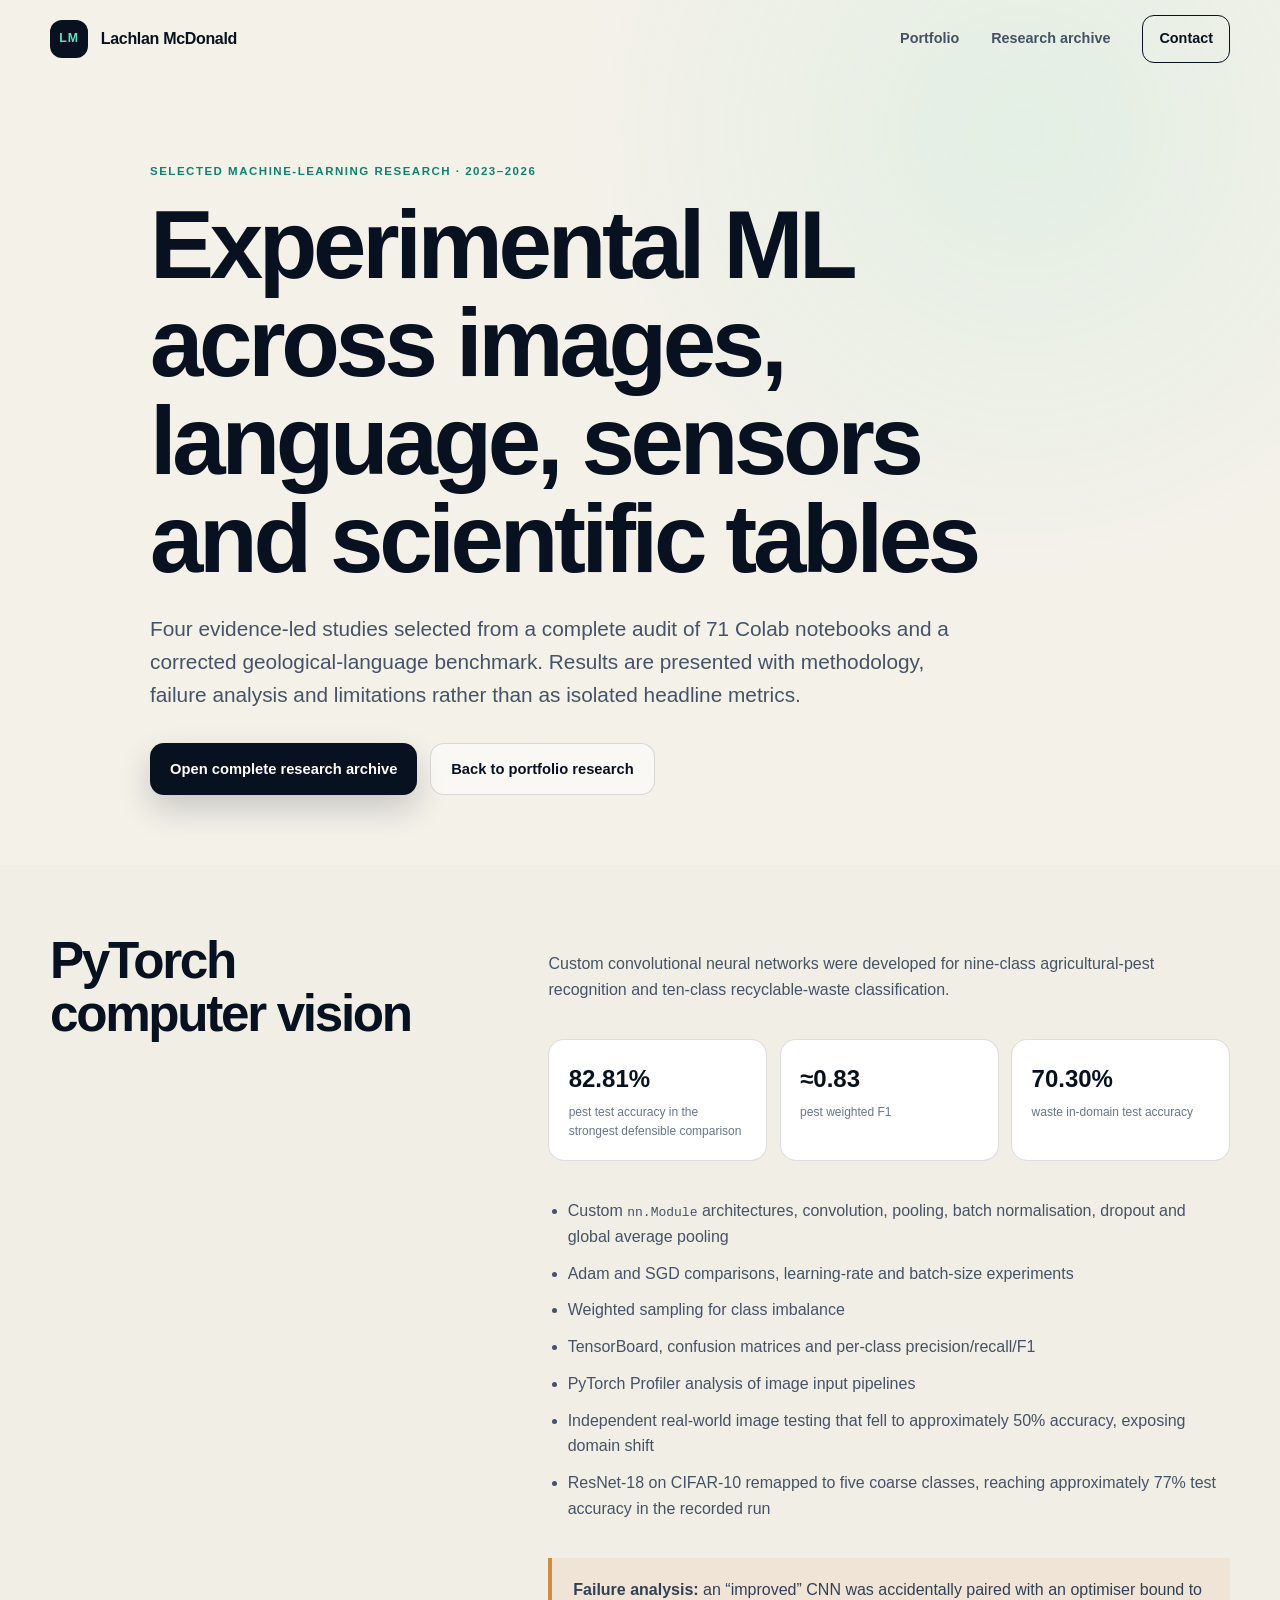
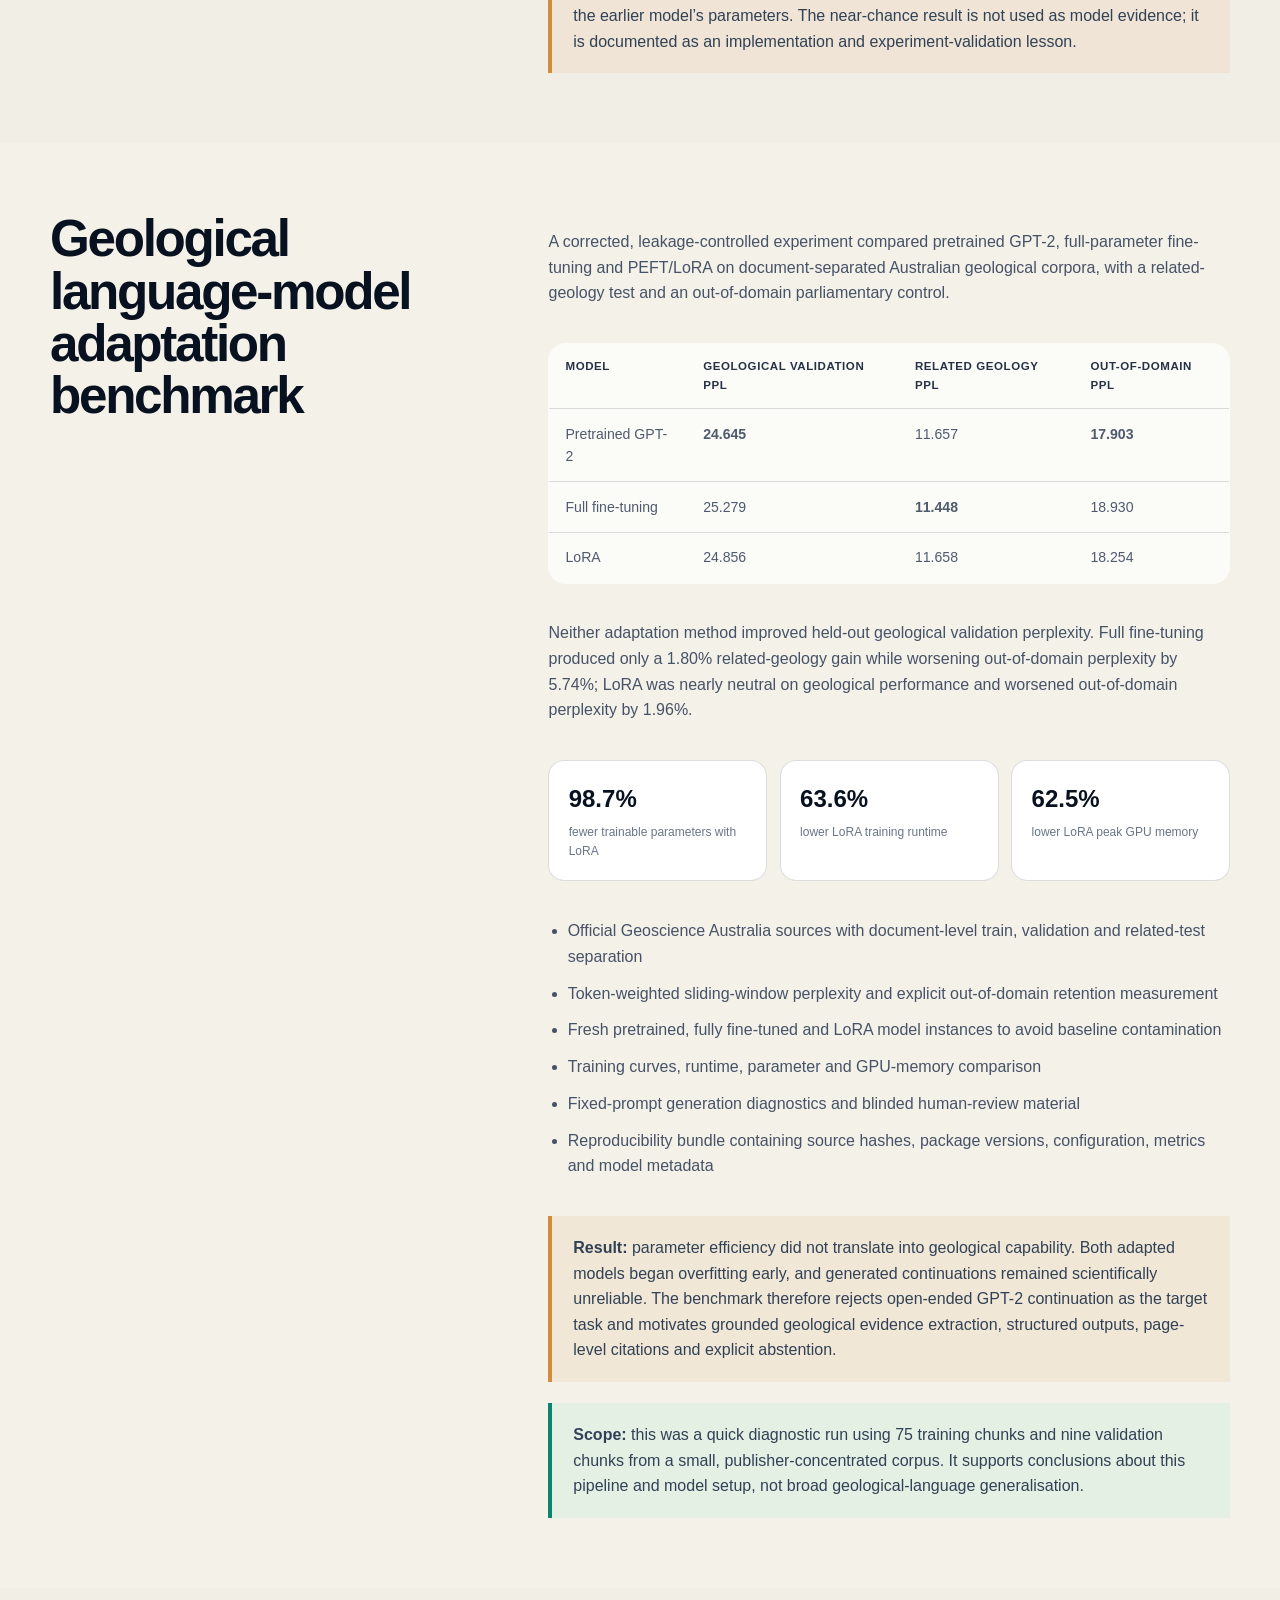
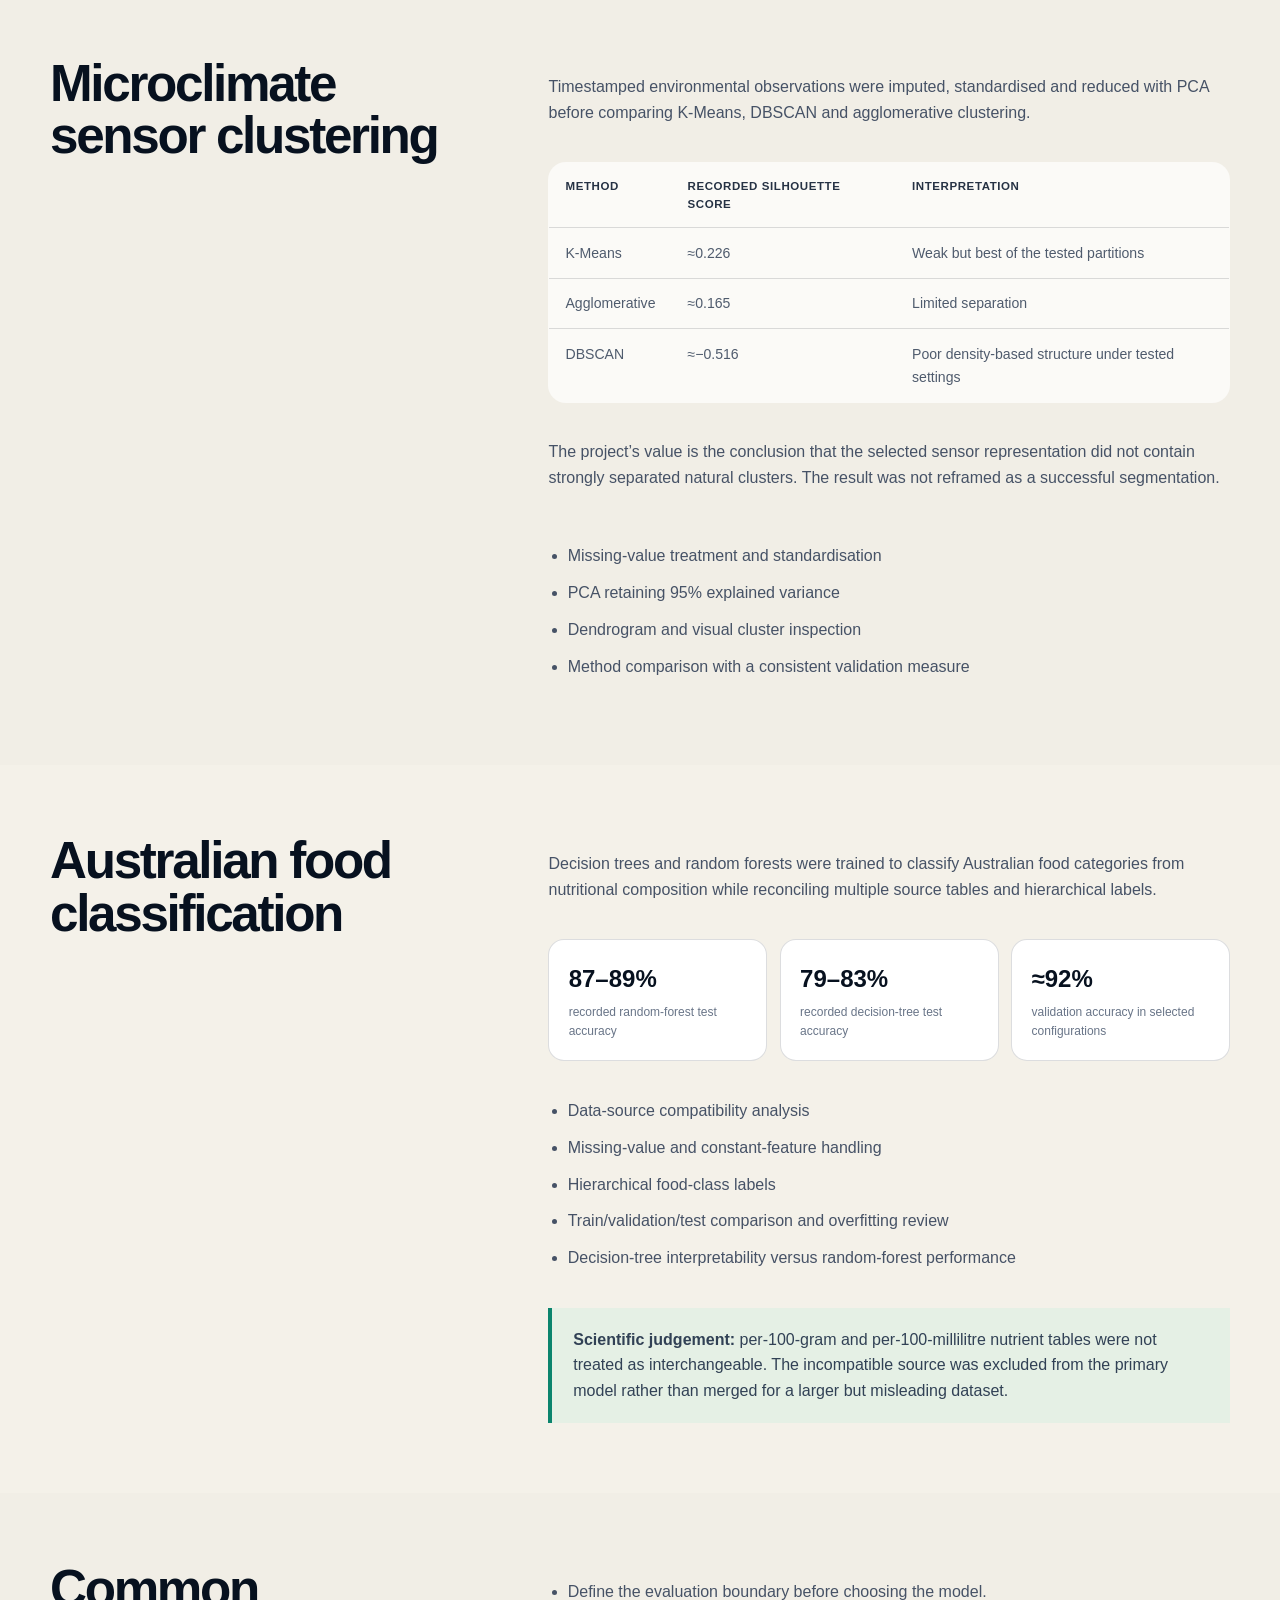
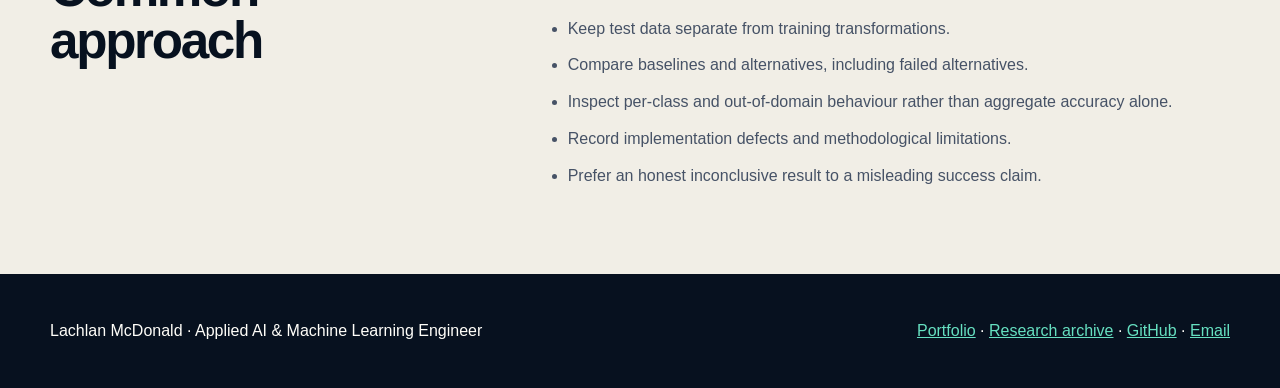
==== commit 62eefc20: "Replace GPT-2 case study with geological benchmark" ====
--- a/ml-research.html
+++ b/ml-research.html
@@ -4,7 +4,7 @@
   <meta charset="utf-8">
   <meta name="viewport" content="width=device-width, initial-scale=1">
   <meta name="theme-color" content="#08111f">
-  <meta name="description" content="Technical summaries of PyTorch computer vision, GPT-2 fine-tuning, microclimate clustering and Australian food classification.">
+  <meta name="description" content="Technical summaries of PyTorch computer vision, geological language-model benchmarking, microclimate clustering and Australian food classification.">
   <title>Machine Learning Research Portfolio — Lachlan McDonald</title>
   <link rel="icon" href="favicon.svg" type="image/svg+xml">
   <link rel="stylesheet" href="styles-base.css">
@@ -20,13 +20,14 @@
       <nav class="site-nav" aria-label="Case study navigation"><a href="index.html#work">Portfolio</a><a href="research.html">Research archive</a><a class="nav-cta" href="mailto:lachlanmcdonald2000@gmail.com">Contact</a></nav>
     </div>
   </header>
-  <main id="main"> 
-<section class="case-hero"><div class="shell"><p class="case-kicker">Selected machine-learning research · 2023–2025</p><h1>Experimental ML across images, language, sensors and scientific tables</h1><p class="case-lede">Four evidence-led studies selected from a complete audit of 71 Colab notebooks. Results are presented with methodology, failure analysis and limitations rather than as isolated headline metrics.</p><div class="case-links"><a class="button button-primary" href="research.html">Open complete research archive</a><a class="button button-secondary" href="index.html#research">Back to portfolio research</a></div></div></section>
-<section class="case-section" id="computer-vision"><div class="shell case-grid"><h2>PyTorch computer vision</h2><div class="case-copy"><p>Custom convolutional neural networks were developed for nine-class agricultural-pest recognition and ten-class recyclable-waste classification.</p><div class="metric-cards"><div class="metric-card"><strong>82.81%</strong><span>pest test accuracy in the strongest defensible comparison</span></div><div class="metric-card"><strong>≈0.83</strong><span>pest weighted F1</span></div><div class="metric-card"><strong>70.30%</strong><span>waste in-domain test accuracy</span></div></div><ul><li>Custom <code>nn.Module</code> architectures, convolution, pooling, batch normalisation, dropout and global average pooling</li><li>Adam and SGD comparisons, learning-rate and batch-size experiments</li><li>Weighted sampling for class imbalance</li><li>TensorBoard, confusion matrices and per-class precision/recall/F1</li><li>PyTorch Profiler analysis of image input pipelines</li><li>Independent real-world image testing that fell to approximately 50% accuracy, exposing domain shift</li><li>ResNet-18 on CIFAR-10 remapped to five coarse classes, reaching approximately 77% test accuracy in the recorded run</li></ul><div class="case-note case-warning"><strong>Failure analysis:</strong> an “improved” CNN was accidentally paired with an optimiser bound to the earlier model’s parameters. The near-chance result is not used as model evidence; it is documented as an implementation and experiment-validation lesson.</div></div></div></section>
-<section class="case-section" id="gpt2"><div class="shell case-grid"><h2>Domain-specific GPT-2 adaptation</h2><div class="case-copy"><p>GPT-2 was fully fine-tuned on approximately 500,000 characters of specialist Australian parliamentary and Indigenous-rights material using PyTorch and Hugging Face Transformers.</p><table class="case-table"><thead><tr><th>Evaluation corpus</th><th>Pretrained</th><th>Fine-tuned</th><th>Longer training</th></tr></thead><tbody><tr><td>In-domain UNDRIP material</td><td>24.55 perplexity</td><td>10.14</td><td>7.53</td></tr><tr><td>Related economic self-determination material</td><td>28.08</td><td>20.41</td><td>23.11</td></tr></tbody></table><p>The additional training improved specialisation while weakening performance on related material, providing direct evidence of a specialisation–generalisation trade-off.</p><ul><li>Corpus preparation and 512-token causal-language-modelling blocks</li><li>Full-parameter fine-tuning rather than LoRA/PEFT</li><li>Quantitative perplexity comparison and qualitative continuation analysis</li><li>Explicit cross-domain evaluation rather than training-corpus performance alone</li></ul><div class="case-note">The reported notebook perplexities preserve the original experiment. A publication-grade rerun should compute token-weighted corpus loss conventionally and add multiple seeds.</div></div></div></section>
-<section class="case-section" id="microclimate"><div class="shell case-grid"><h2>Microclimate sensor clustering</h2><div class="case-copy"><p>Timestamped environmental observations were imputed, standardised and reduced with PCA before comparing K-Means, DBSCAN and agglomerative clustering.</p><table class="case-table"><thead><tr><th>Method</th><th>Recorded silhouette score</th><th>Interpretation</th></tr></thead><tbody><tr><td>K-Means</td><td>≈0.226</td><td>Weak but best of the tested partitions</td></tr><tr><td>Agglomerative</td><td>≈0.165</td><td>Limited separation</td></tr><tr><td>DBSCAN</td><td>≈−0.516</td><td>Poor density-based structure under tested settings</td></tr></tbody></table><p>The project’s value is the conclusion that the selected sensor representation did not contain strongly separated natural clusters. The result was not reframed as a successful segmentation.</p><ul><li>Missing-value treatment and standardisation</li><li>PCA retaining 95% explained variance</li><li>Dendrogram and visual cluster inspection</li><li>Method comparison with a consistent validation measure</li></ul></div></div></section>
-<section class="case-section" id="food-classification"><div class="shell case-grid"><h2>Australian food classification</h2><div class="case-copy"><p>Decision trees and random forests were trained to classify Australian food categories from nutritional composition while reconciling multiple source tables and hierarchical labels.</p><div class="metric-cards"><div class="metric-card"><strong>87–89%</strong><span>recorded random-forest test accuracy</span></div><div class="metric-card"><strong>79–83%</strong><span>recorded decision-tree test accuracy</span></div><div class="metric-card"><strong>≈92%</strong><span>validation accuracy in selected configurations</span></div></div><ul><li>Data-source compatibility analysis</li><li>Missing-value and constant-feature handling</li><li>Hierarchical food-class labels</li><li>Train/validation/test comparison and overfitting review</li><li>Decision-tree interpretability versus random-forest performance</li></ul><div class="case-note"><strong>Scientific judgement:</strong> per-100-gram and per-100-millilitre nutrient tables were not treated as interchangeable. The incompatible source was excluded from the primary model rather than merged for a larger but misleading dataset.</div></div></div></section>
-<section class="case-section"><div class="shell case-grid"><h2>Common approach</h2><div class="case-copy"><ul><li>Define the evaluation boundary before choosing the model.</li><li>Keep test data separate from training transformations.</li><li>Compare baselines and alternatives, including failed alternatives.</li><li>Inspect per-class and out-of-domain behaviour rather than aggregate accuracy alone.</li><li>Record implementation defects and methodological limitations.</li><li>Prefer an honest inconclusive result to a misleading success claim.</li></ul></div></div></section></main>
+  <main id="main">
+    <section class="case-hero"><div class="shell"><p class="case-kicker">Selected machine-learning research · 2023–2026</p><h1>Experimental ML across images, language, sensors and scientific tables</h1><p class="case-lede">Four evidence-led studies selected from a complete audit of 71 Colab notebooks and a corrected geological-language benchmark. Results are presented with methodology, failure analysis and limitations rather than as isolated headline metrics.</p><div class="case-links"><a class="button button-primary" href="research.html">Open complete research archive</a><a class="button button-secondary" href="index.html#research">Back to portfolio research</a></div></div></section>
+    <section class="case-section" id="computer-vision"><div class="shell case-grid"><h2>PyTorch computer vision</h2><div class="case-copy"><p>Custom convolutional neural networks were developed for nine-class agricultural-pest recognition and ten-class recyclable-waste classification.</p><div class="metric-cards"><div class="metric-card"><strong>82.81%</strong><span>pest test accuracy in the strongest defensible comparison</span></div><div class="metric-card"><strong>≈0.83</strong><span>pest weighted F1</span></div><div class="metric-card"><strong>70.30%</strong><span>waste in-domain test accuracy</span></div></div><ul><li>Custom <code>nn.Module</code> architectures, convolution, pooling, batch normalisation, dropout and global average pooling</li><li>Adam and SGD comparisons, learning-rate and batch-size experiments</li><li>Weighted sampling for class imbalance</li><li>TensorBoard, confusion matrices and per-class precision/recall/F1</li><li>PyTorch Profiler analysis of image input pipelines</li><li>Independent real-world image testing that fell to approximately 50% accuracy, exposing domain shift</li><li>ResNet-18 on CIFAR-10 remapped to five coarse classes, reaching approximately 77% test accuracy in the recorded run</li></ul><div class="case-note case-warning"><strong>Failure analysis:</strong> an “improved” CNN was accidentally paired with an optimiser bound to the earlier model’s parameters. The near-chance result is not used as model evidence; it is documented as an implementation and experiment-validation lesson.</div></div></div></section>
+    <section class="case-section" id="gpt2"><div class="shell case-grid"><h2>Geological language-model adaptation benchmark</h2><div class="case-copy"><p>A corrected, leakage-controlled experiment compared pretrained GPT-2, full-parameter fine-tuning and PEFT/LoRA on document-separated Australian geological corpora, with a related-geology test and an out-of-domain parliamentary control.</p><table class="case-table"><thead><tr><th>Model</th><th>Geological validation PPL</th><th>Related geology PPL</th><th>Out-of-domain PPL</th></tr></thead><tbody><tr><td>Pretrained GPT-2</td><td><strong>24.645</strong></td><td>11.657</td><td><strong>17.903</strong></td></tr><tr><td>Full fine-tuning</td><td>25.279</td><td><strong>11.448</strong></td><td>18.930</td></tr><tr><td>LoRA</td><td>24.856</td><td>11.658</td><td>18.254</td></tr></tbody></table><p>Neither adaptation method improved held-out geological validation perplexity. Full fine-tuning produced only a 1.80% related-geology gain while worsening out-of-domain perplexity by 5.74%; LoRA was nearly neutral on geological performance and worsened out-of-domain perplexity by 1.96%.</p><div class="metric-cards"><div class="metric-card"><strong>98.7%</strong><span>fewer trainable parameters with LoRA</span></div><div class="metric-card"><strong>63.6%</strong><span>lower LoRA training runtime</span></div><div class="metric-card"><strong>62.5%</strong><span>lower LoRA peak GPU memory</span></div></div><ul><li>Official Geoscience Australia sources with document-level train, validation and related-test separation</li><li>Token-weighted sliding-window perplexity and explicit out-of-domain retention measurement</li><li>Fresh pretrained, fully fine-tuned and LoRA model instances to avoid baseline contamination</li><li>Training curves, runtime, parameter and GPU-memory comparison</li><li>Fixed-prompt generation diagnostics and blinded human-review material</li><li>Reproducibility bundle containing source hashes, package versions, configuration, metrics and model metadata</li></ul><div class="case-note case-warning"><strong>Result:</strong> parameter efficiency did not translate into geological capability. Both adapted models began overfitting early, and generated continuations remained scientifically unreliable. The benchmark therefore rejects open-ended GPT-2 continuation as the target task and motivates grounded geological evidence extraction, structured outputs, page-level citations and explicit abstention.</div><div class="case-note"><strong>Scope:</strong> this was a quick diagnostic run using 75 training chunks and nine validation chunks from a small, publisher-concentrated corpus. It supports conclusions about this pipeline and model setup, not broad geological-language generalisation.</div></div></div></section>
+    <section class="case-section" id="microclimate"><div class="shell case-grid"><h2>Microclimate sensor clustering</h2><div class="case-copy"><p>Timestamped environmental observations were imputed, standardised and reduced with PCA before comparing K-Means, DBSCAN and agglomerative clustering.</p><table class="case-table"><thead><tr><th>Method</th><th>Recorded silhouette score</th><th>Interpretation</th></tr></thead><tbody><tr><td>K-Means</td><td>≈0.226</td><td>Weak but best of the tested partitions</td></tr><tr><td>Agglomerative</td><td>≈0.165</td><td>Limited separation</td></tr><tr><td>DBSCAN</td><td>≈−0.516</td><td>Poor density-based structure under tested settings</td></tr></tbody></table><p>The project’s value is the conclusion that the selected sensor representation did not contain strongly separated natural clusters. The result was not reframed as a successful segmentation.</p><ul><li>Missing-value treatment and standardisation</li><li>PCA retaining 95% explained variance</li><li>Dendrogram and visual cluster inspection</li><li>Method comparison with a consistent validation measure</li></ul></div></div></section>
+    <section class="case-section" id="food-classification"><div class="shell case-grid"><h2>Australian food classification</h2><div class="case-copy"><p>Decision trees and random forests were trained to classify Australian food categories from nutritional composition while reconciling multiple source tables and hierarchical labels.</p><div class="metric-cards"><div class="metric-card"><strong>87–89%</strong><span>recorded random-forest test accuracy</span></div><div class="metric-card"><strong>79–83%</strong><span>recorded decision-tree test accuracy</span></div><div class="metric-card"><strong>≈92%</strong><span>validation accuracy in selected configurations</span></div></div><ul><li>Data-source compatibility analysis</li><li>Missing-value and constant-feature handling</li><li>Hierarchical food-class labels</li><li>Train/validation/test comparison and overfitting review</li><li>Decision-tree interpretability versus random-forest performance</li></ul><div class="case-note"><strong>Scientific judgement:</strong> per-100-gram and per-100-millilitre nutrient tables were not treated as interchangeable. The incompatible source was excluded from the primary model rather than merged for a larger but misleading dataset.</div></div></div></section>
+    <section class="case-section"><div class="shell case-grid"><h2>Common approach</h2><div class="case-copy"><ul><li>Define the evaluation boundary before choosing the model.</li><li>Keep test data separate from training transformations.</li><li>Compare baselines and alternatives, including failed alternatives.</li><li>Inspect per-class and out-of-domain behaviour rather than aggregate accuracy alone.</li><li>Record implementation defects and methodological limitations.</li><li>Prefer an honest inconclusive result to a misleading success claim.</li></ul></div></div></section>
+  </main>
   <footer class="case-footer"><div class="shell"><span>Lachlan McDonald · Applied AI & Machine Learning Engineer</span><span><a href="index.html">Portfolio</a> · <a href="research.html">Research archive</a> · <a href="https://github.com/Lukeyone">GitHub</a> · <a href="mailto:lachlanmcdonald2000@gmail.com">Email</a></span></div></footer>
 </body>
 </html>
